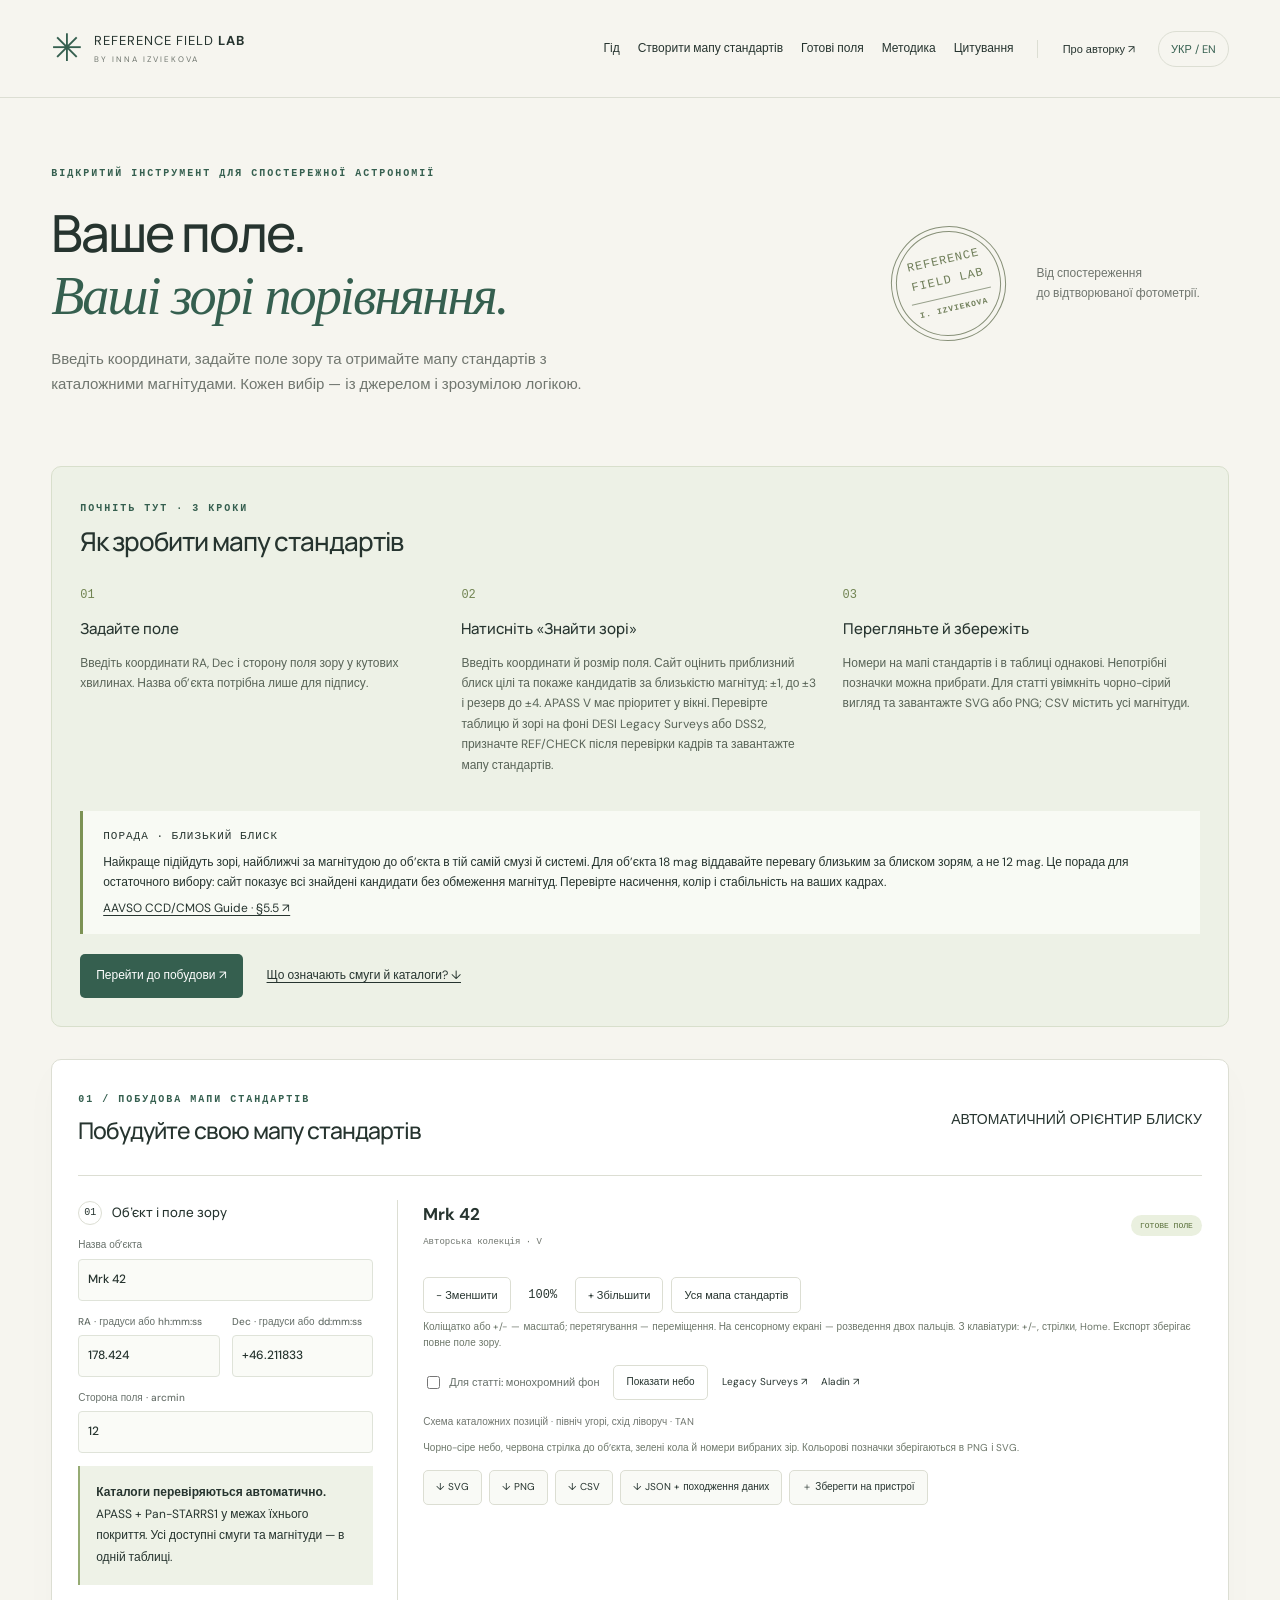
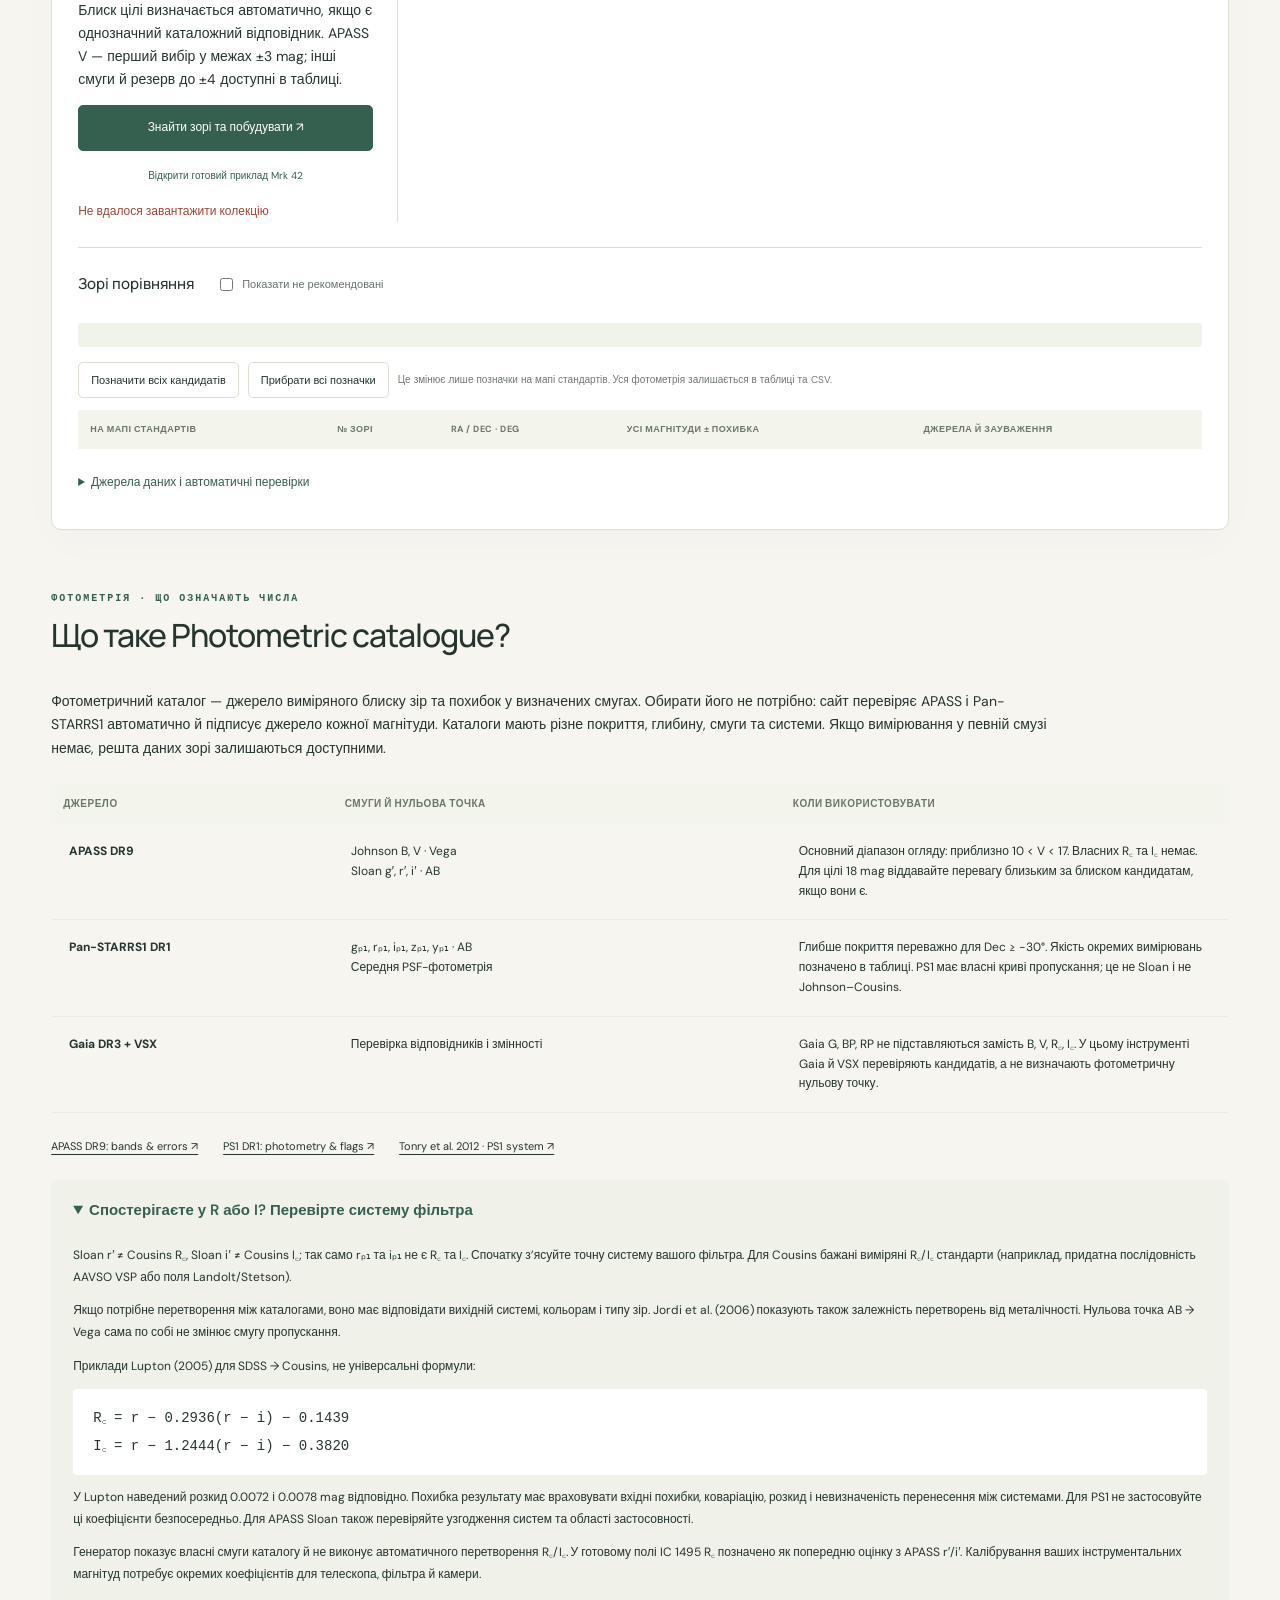
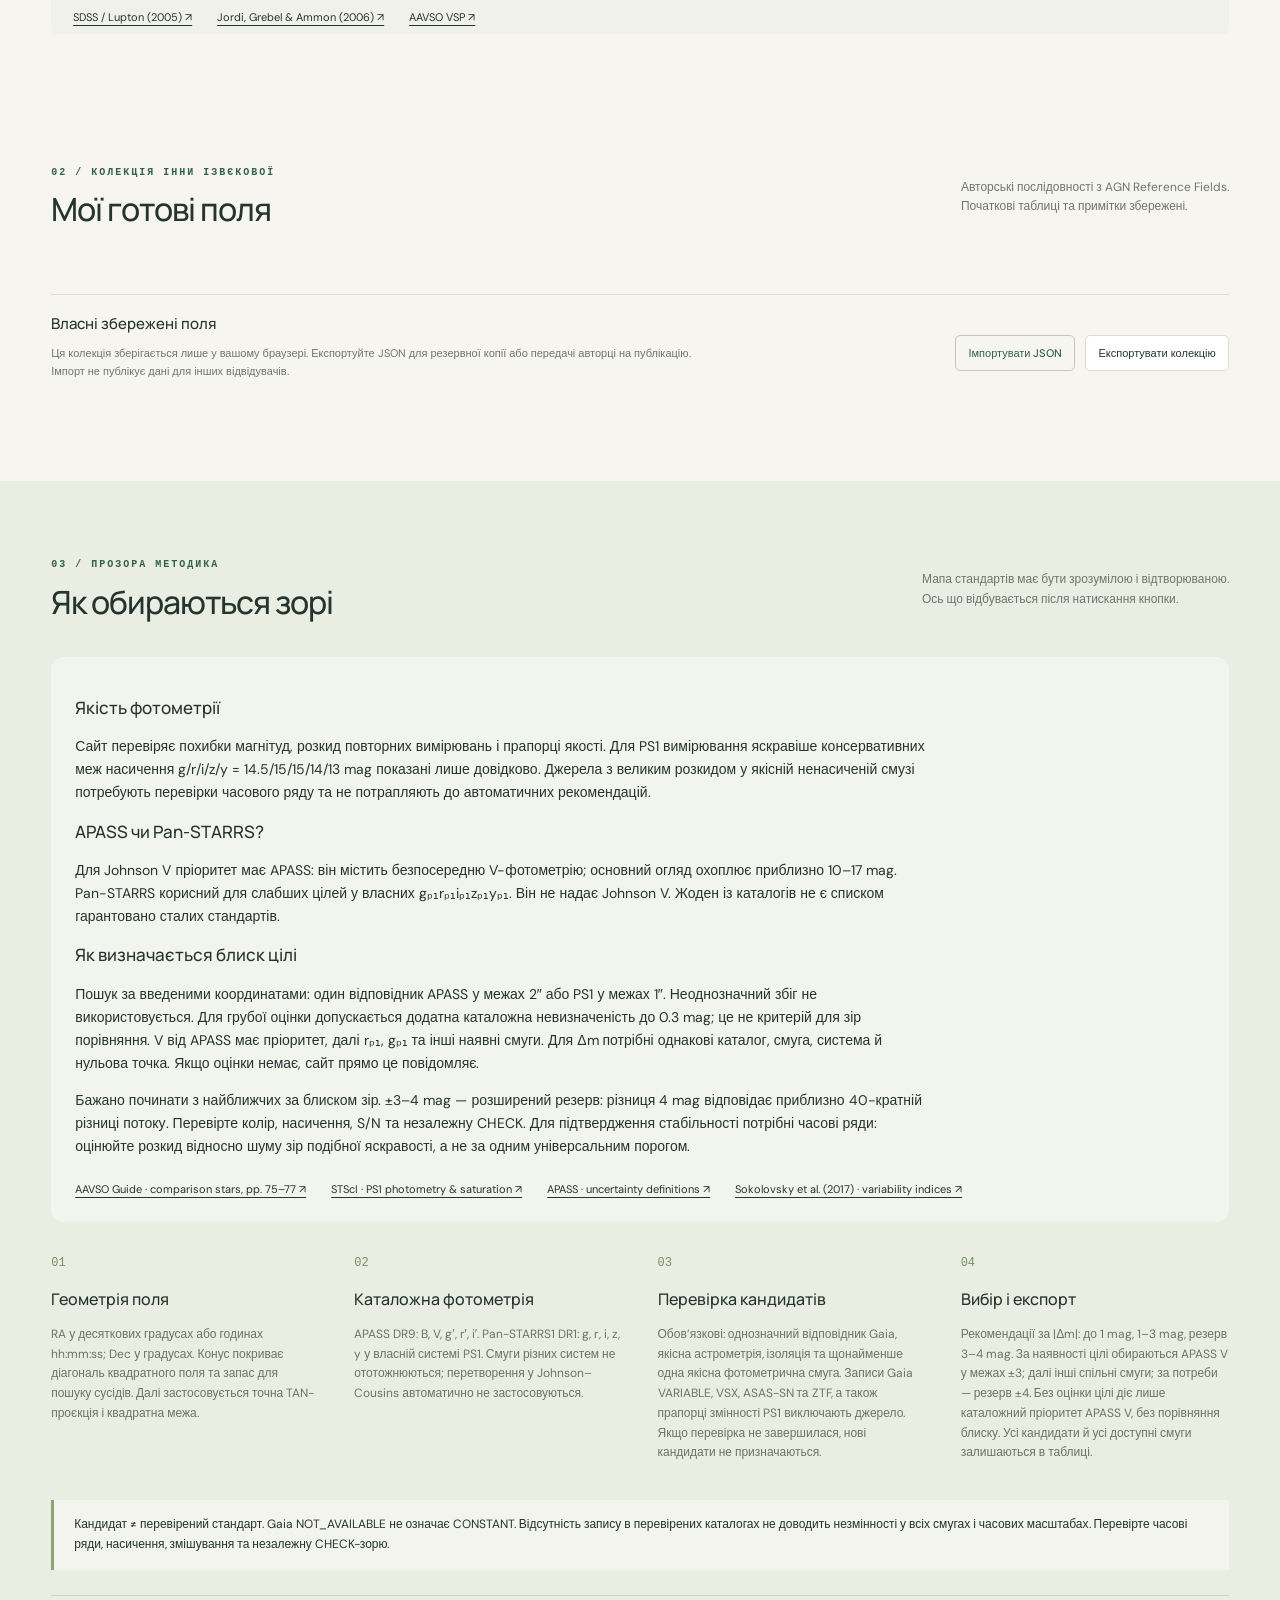
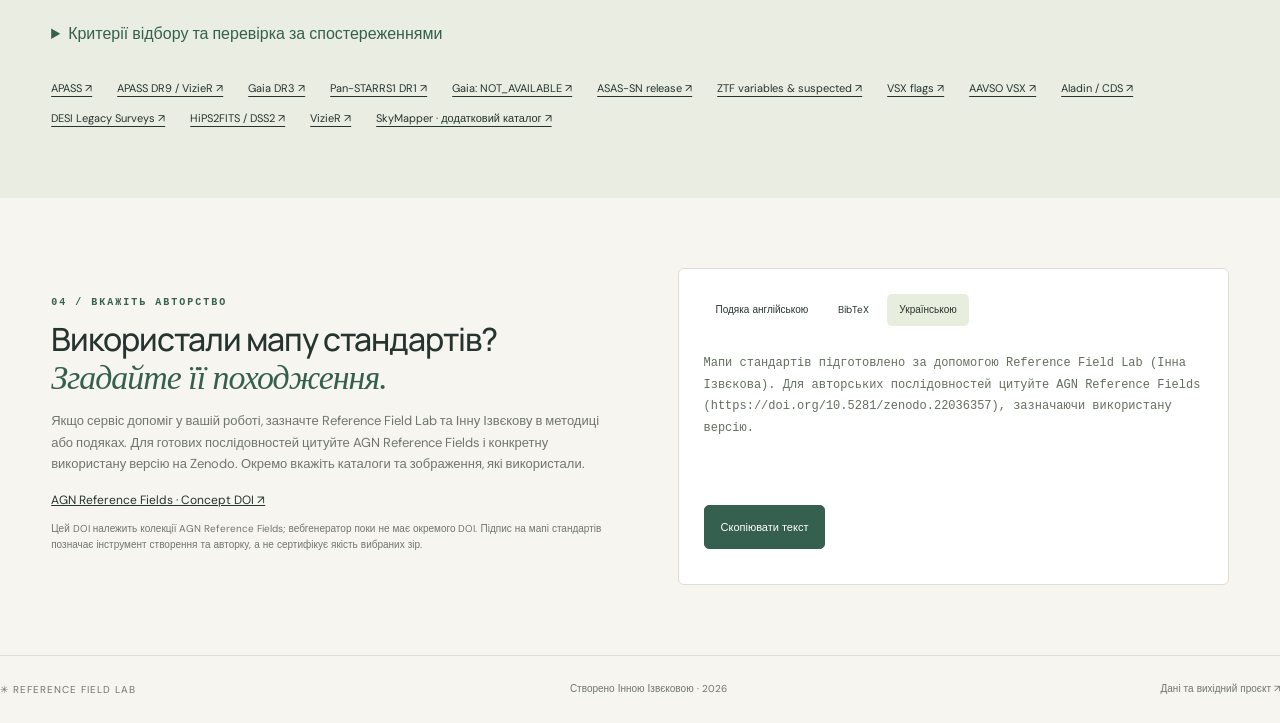
==== en/index.html @ 5bbf3806 "Add English search landing page" ====
<!doctype html>
<html lang="en"><head><meta charset="utf-8"><meta name="viewport" content="width=device-width,initial-scale=1"><title>Astronomy Comparison Stars &amp; Finding Charts — Reference Field Lab</title><meta name="description" content="Free tool for selecting comparison stars and creating astronomy finding charts using APASS, Pan-STARRS1, Gaia and variable-star catalogue checks."><meta name="robots" content="index,follow,max-image-preview:large"><link rel="stylesheet" href="../style.css"><link rel="canonical" href="https://izviekova-blip.github.io/agn-reference-fields/en/"><link rel="alternate" hreflang="uk" href="https://izviekova-blip.github.io/agn-reference-fields/uk/"><link rel="alternate" hreflang="en" href="https://izviekova-blip.github.io/agn-reference-fields/en/"><link rel="alternate" hreflang="x-default" href="https://izviekova-blip.github.io/agn-reference-fields/en/"><meta property="og:type" content="website"><meta property="og:site_name" content="Reference Field Lab"><meta property="og:title" content="Astronomy Comparison Stars &amp; Finding Charts — Reference Field Lab"><meta property="og:description" content="Select comparison stars and create finding charts with APASS, Pan-STARRS1, Gaia and variability checks."><meta property="og:url" content="https://izviekova-blip.github.io/agn-reference-fields/en/"><meta name="twitter:card" content="summary"><meta name="twitter:title" content="Astronomy Comparison Stars &amp; Finding Charts — Reference Field Lab"><meta name="twitter:description" content="Free tool for selecting comparison stars and creating astronomy finding charts."><script type="application/ld+json">{"@context":"https://schema.org","@type":"WebApplication","name":"Reference Field Lab","url":"https://izviekova-blip.github.io/agn-reference-fields/en/","applicationCategory":"ScienceApplication","operatingSystem":"Web","inLanguage":["en","uk"],"isAccessibleForFree":true,"description":"A tool for selecting comparison stars and creating finding charts for astronomical photometry.","author":{"@type":"Person","name":"Inna Izviekova","url":"https://izviekova-blip.github.io/"}}</script><script>try{const p=location.pathname;localStorage.setItem('referenceFieldLab.language',p.endsWith('/en/')?'en':'uk')}catch{}</script></head>
<body><header><a class="brand" href="#"><span class="logo">✳</span><span>REFERENCE FIELD <b>LAB</b><small>BY INNA IZVIEKOVA</small></span></a><nav aria-label="Navigation"><a data-uk="Гід" data-en="Guide" href="#guide">Guide</a><a href="#builder">Create a finding chart</a><a href="#collection">Curated fields</a><a href="#method">Methodology</a><a href="#citation">Citation</a></nav><a class="profile-link" href="https://izviekova-blip.github.io/">About the author ↗</a><button id="language" type="button" aria-label="Switch to English">УКР / EN</button></header><main><section class="intro"><div><p class="eyebrow">AN OPEN TOOL FOR OBSERVATIONAL ASTRONOMY</p><h1>Your field.<br><em>Your comparison stars.</em></h1><p>Enter coordinates and a field of view to create a finding chart with catalogue magnitudes. Every selection comes with its source and a transparent method.</p></div><aside><span class="stamp">REFERENCE<br>FIELD LAB<br><b>I. IZVIEKOVA</b></span><p>From observation<br>to reproducible photometry.</p></aside></section>
<section id="guide" class="quick-guide"><span data-uk="ПОЧНІТЬ ТУТ · 3 КРОКИ" data-en="START HERE · 3 STEPS" class="eyebrow">START HERE · 3 STEPS</span><h2 data-uk="Як зробити мапу стандартів" data-en="How to make a finding chart">How to make a finding chart</h2><div class="guide-grid"><article><b>01</b><h3 data-uk="Задайте поле" data-en="Set the field">Set the field</h3><p data-uk="Введіть координати RA, Dec і сторону поля зору у кутових хвилинах. Назва об’єкта потрібна лише для підпису." data-en="Enter RA, Dec and the field width in arcminutes. The target name is used only as a label.">Enter RA, Dec and the field width in arcminutes. The target name is used only as a label.</p></article><article><b>02</b><h3 data-uk="Натисніть «Знайти зорі»" data-en="Select “Find stars”">Select “Find stars”</h3><p data-uk="Введіть координати й розмір поля. Сайт оцінить приблизний блиск цілі та покаже кандидатів за близькістю магнітуд: ±1, до ±3 і резерв до ±4. APASS V має пріоритет у вікні. Перевірте таблицю й зорі на фоні DESI Legacy Surveys або DSS2, призначте REF/CHECK після перевірки кадрів та завантажте мапу стандартів." data-en="Enter coordinates and field width. The site estimates target brightness and groups candidates by magnitude difference: ±1, up to ±3, and a reserve up to ±4. APASS V has priority within the window. Inspect the table and the DESI Legacy Surveys or DSS2 image, assign REF/CHECK after image validation, then download the finding chart.">Enter coordinates and field width. The site estimates target brightness and groups candidates by magnitude difference: ±1, up to ±3, and a reserve up to ±4. APASS V has priority within the window. Inspect the table and the DESI Legacy Surveys or DSS2 image, assign REF/CHECK after image validation, then download the finding chart.</p></article><article><b>03</b><h3 data-uk="Перегляньте й збережіть" data-en="Review and save">Review and save</h3><p data-uk="Номери на мапі стандартів і в таблиці однакові. Непотрібні позначки можна прибрати. Для статті увімкніть чорно-сірий вигляд та завантажте SVG або PNG; CSV містить усі магнітуди." data-en="Numbers on the finding chart match the table. You can remove unwanted markers. For a paper, enable monochrome and download SVG or PNG; the CSV contains all magnitudes.">Numbers on the finding chart match the table. You can remove unwanted markers. For a paper, enable monochrome and download SVG or PNG; the CSV contains all magnitudes.</p></article></div><div class="guide-tip"><strong data-uk="ПОРАДА · БЛИЗЬКИЙ БЛИСК" data-en="TIP · SIMILAR BRIGHTNESS">TIP · SIMILAR BRIGHTNESS</strong><p data-uk="Найкраще підійдуть зорі, найближчі за магнітудою до об’єкта в тій самій смузі й системі. Для об’єкта 18 mag віддавайте перевагу близьким за блиском зорям, а не 12 mag. Це порада для остаточного вибору: сайт показує всі знайдені кандидати без обмеження магнітуд. Перевірте насичення, колір і стабільність на ваших кадрах." data-en="Prefer stars closest in magnitude to your target in the same band and system. For an 18 mag target, prefer similarly bright stars over 12 mag stars. This guides your final choice: the site shows all candidates found without magnitude limits. Check saturation, colour and stability in your images.">Prefer stars closest in magnitude to your target in the same band and system. For an 18 mag target, prefer similarly bright stars over 12 mag stars. This guides your final choice: the site shows all candidates found without magnitude limits. Check saturation, colour and stability in your images.</p><a href="https://aavso.org/wp-content/uploads/2026/07/CCD-CMOS-English.pdf" target="_blank" rel="noopener">AAVSO CCD/CMOS Guide · §5.5 ↗</a></div><div class="guide-bottom"><a data-uk="Перейти до побудови ↗" data-en="Go to the builder ↗" href="#builder" class="primary">Go to the builder ↗</a><a data-uk="Що означають смуги й каталоги? ↓" data-en="What do passbands and catalogues mean? ↓" href="#systems">What do passbands and catalogues mean? ↓</a></div></section>
<section id="builder" class="workspace"><div class="workspace-top"><div><span class="eyebrow">01 / FIELD BUILDER</span><h2>Build your finding chart</h2></div><span data-uk="АВТОМАТИЧНИЙ ОРІЄНТИР БЛИСКУ" data-en="AUTOMATIC BRIGHTNESS GUIDE">AUTOMATIC BRIGHTNESS GUIDE</span></div><div class="builder"><form id="form"><div class="step"><span>01</span><h3>Target and field of view</h3></div><label>Target name<input id="object" value="Mrk 42" maxlength="80" required></label><div class="pair"><label>RA · degrees or hh:mm:ss<input id="ra" value="178.424" required></label><label>Dec · degrees or dd:mm:ss<input id="dec" value="+46.211833" required></label></div><label>Field width · arcmin<input id="fov" type="number" min="1" max="40" step="0.1" value="12" required></label><div data-uk="&lt;strong&gt;Каталоги перевіряються автоматично.&lt;/strong&gt;&lt;br&gt;APASS + Pan-STARRS1 у межах їхнього покриття. Усі доступні смуги та магнітуди — в одній таблиці." data-en="&lt;strong&gt;Catalogues are checked automatically.&lt;/strong&gt;&lt;br&gt;APASS + Pan-STARRS1 within their coverage. All available passbands and magnitudes in one table." class="catalog-help">&lt;strong&gt;Catalogues are checked automatically.&lt;/strong&gt;&lt;br&gt;APASS + Pan-STARRS1 within their coverage. All available passbands and magnitudes in one table.</div><p data-uk="Блиск цілі визначається автоматично, якщо є однозначний каталожний відповідник. APASS V — перший вибір у межах ±3 mag; інші смуги й резерв до ±4 доступні в таблиці." data-en="Target brightness is estimated automatically when a unique catalogue counterpart is available. APASS V is the first choice within ±3 mag; other bands and a reserve up to ±4 remain in the table.">Target brightness is estimated automatically when a unique catalogue counterpart is available. APASS V is the first choice within ±3 mag; other bands and a reserve up to ±4 remain in the table.</p><button class="primary" id="generate" type="submit">Find stars &amp; build finding chart ↗</button><button type="button" class="subtle" id="example">Open curated example: Mrk 42</button><div id="status" role="status" aria-live="polite"></div><div id="targetEstimate" class="target-estimate" data-no-translate hidden></div></form><div class="chart-panel"><div class="chart-bar"><div><strong id="chartTitle">Mrk 42</strong><span id="chartMeta" data-no-translate>Авторська колекція · V</span></div><span class="status-dot" id="modeBadge">CURATED FIELD</span></div><div id="chart" tabindex="0" aria-describedby="zoomHelp" class="chart" aria-label="Interactive star finding chart"></div><div class="zoom-toolbar"><button id="zoomOut" type="button" data-uk="− Зменшити" data-en="− Zoom out">− Zoom out</button><output id="zoomLevel" aria-live="polite" data-no-translate>100%</output><button id="zoomIn" type="button" data-uk="+ Збільшити" data-en="+ Zoom in">+ Zoom in</button><button id="zoomReset" type="button" data-uk="Уся мапа стандартів" data-en="Fit finding chart">Fit finding chart</button></div><p id="zoomHelp" class="inline-help" data-uk="Коліщатко або +/− — масштаб; перетягування — переміщення. На сенсорному екрані — розведення двох пальців. З клавіатури: +/−, стрілки, Home. Експорт зберігає повне поле зору." data-en="Wheel or +/− to zoom; drag to pan. On touchscreens, pinch with two fingers. Keyboard: +/−, arrows, Home. Exports retain the full field of view.">Wheel or +/− to zoom; drag to pan. On touchscreens, pinch with two fingers. Keyboard: +/−, arrows, Home. Exports retain the full field of view.</p><div class="chart-options"><label class="check"><input id="white" type="checkbox"><span data-uk="Для статті: монохромний фон" data-en="For a paper: monochrome sky">For a paper: monochrome sky</span></label><button id="background" type="button">Показати небо</button><a id="originalChart" target="_blank" rel="noopener" hidden>Original finding chart ↗</a><a id="legacyViewer" target="_blank" rel="noopener">Legacy Surveys ↗</a><a id="aladin" target="_blank" rel="noopener">Aladin ↗</a></div><div id="paperExport" class="paper-export" hidden><strong data-uk="Зберегти мапу стандартів для статті" data-en="Save a finding chart for your paper">Save a finding chart for your paper</strong><p data-uk="Оберіть зорі прапорцями в таблиці нижче. На зображенні будуть позначені лише вибрані зорі та об’єкт дослідження; інші зорі неба залишаться без позначок." data-en="Select stars using the checkboxes in the table below. Only your selected stars and the target will be marked; other stars in the sky image will remain unmarked.">Select stars using the checkboxes in the table below. Only your selected stars and the target will be marked; other stars in the sky image will remain unmarked.</p><p id="paperSelection" role="status" data-no-translate></p><div class="paper-actions"><button id="paperPNG" class="primary" type="button" data-uk="↓ Зберегти PNG для статті" data-en="↓ Save paper PNG">↓ Save paper PNG</button><button id="paperSVG" type="button" data-uk="↓ Зберегти SVG для статті" data-en="↓ Save paper SVG">↓ Save paper SVG</button></div><small data-uk="PNG: 3000 × 3316 px. SVG: масштабовані позначки. Експорт охоплює повне поле зору й зберігає номери зір із таблиці." data-en="PNG: 3000 × 3316 px. SVG: scalable annotations. Exports show the full field of view and preserve the star IDs from the table.">PNG: 3000 × 3316 px. SVG: scalable annotations. Exports show the full field of view and preserve the star IDs from the table.</small></div><p id="skyStatus" role="status" class="sky-status" data-no-translate></p><p id="chartNote" class="chart-note">Catalogue position finding chart · north up, east left · TAN</p><p data-uk="Чорно-сіре небо, червона стрілка до об’єкта, зелені кола й номери вибраних зір. Кольорові позначки зберігаються в PNG і SVG." data-en="Monochrome sky, a red arrow pointing to the target, and green circles and IDs for selected stars. PNG and SVG preserve the coloured annotations." class="inline-help">Monochrome sky, a red arrow pointing to the target, and green circles and IDs for selected stars. PNG and SVG preserve the coloured annotations.</p><div class="exports"><button id="svg">↓ SVG</button><button id="png">↓ PNG</button><button id="csv">↓ CSV</button><button id="json">↓ JSON + provenance</button><button id="save">＋ Save on this device</button></div></div></div><div class="results"><div class="results-head"><h3 id="resultTitle" data-no-translate>Зорі порівняння</h3><label class="check"><input id="showRejected" type="checkbox"> <span data-uk="Показати не рекомендовані" data-en="Show not recommended">Show not recommended</span></label><span id="count" data-no-translate></span></div><p id="resultNote"></p><p id="sampleSummary" class="sample-summary" data-no-translate></p><div id="selectionAdvice" class="selection-advice" data-no-translate></div><div class="selection-tools"><button id="selectAll" type="button" data-uk="Позначити всіх кандидатів" data-en="Mark all candidates">Mark all candidates</button><button id="clearAll" type="button" data-uk="Прибрати всі позначки" data-en="Clear all markers">Clear all markers</button><span data-uk="Це змінює лише позначки на мапі стандартів. Уся фотометрія залишається в таблиці та CSV." data-en="This changes only the finding chart markers. All photometry stays in the table and CSV.">This changes only the finding chart markers. All photometry stays in the table and CSV.</span></div><div class="table-scroll"><table><thead><tr><th data-uk="На мапі стандартів" data-en="On finding chart">On finding chart</th><th data-uk="№ зорі" data-en="Star no.">Star no.</th><th>RA / Dec · deg</th><th data-uk="Усі магнітуди ± похибка" data-en="All magnitudes ± uncertainty">All magnitudes ± uncertainty</th><th data-uk="Джерела й зауваження" data-en="Sources and notes">Sources and notes</th></tr></thead><tbody id="rows" data-no-translate></tbody></table></div><details class="audit"><summary data-uk="Джерела даних і автоматичні перевірки" data-en="Data sources and automatic checks">Data sources and automatic checks</summary><pre id="audit"></pre></details></div></section>
<section id="systems" class="systems"><div class="section-heading"><div><span data-uk="ФОТОМЕТРІЯ · ЩО ОЗНАЧАЮТЬ ЧИСЛА" data-en="PHOTOMETRY · WHAT THE NUMBERS MEAN" class="eyebrow">PHOTOMETRY · WHAT THE NUMBERS MEAN</span><h2 data-uk="Що таке Photometric catalogue?" data-en="What is a photometric catalogue?">What is a photometric catalogue?</h2></div></div><p data-uk="Фотометричний каталог — джерело виміряного блиску зір та похибок у визначених смугах. Обирати його не потрібно: сайт перевіряє APASS і Pan-STARRS1 автоматично й підписує джерело кожної магнітуди. Каталоги мають різне покриття, глибину, смуги та системи. Якщо вимірювання у певній смузі немає, решта даних зорі залишаються доступними." data-en="A photometric catalogue supplies measured stellar brightnesses and uncertainties in defined passbands. You do not need to choose one: the site checks APASS and Pan-STARRS1 automatically and labels every magnitude with its source. Catalogues differ in coverage, depth, passbands and systems. A missing measurement in one band does not hide the other measurements of that star.">A photometric catalogue supplies measured stellar brightnesses and uncertainties in defined passbands. You do not need to choose one: the site checks APASS and Pan-STARRS1 automatically and labels every magnitude with its source. Catalogues differ in coverage, depth, passbands and systems. A missing measurement in one band does not hide the other measurements of that star.</p><div class="table-scroll system-table"><table><thead><tr><th data-uk="Джерело" data-en="Source">Source</th><th data-uk="Смуги й нульова точка" data-en="Passbands and zero point">Passbands and zero point</th><th data-uk="Коли використовувати" data-en="When to use it">When to use it</th></tr></thead><tbody><tr><td><strong>APASS DR9</strong></td><td data-uk="Johnson B, V · Vega&lt;br&gt;Sloan g′, r′, i′ · AB" data-en="Johnson B, V · Vega&lt;br&gt;Sloan g′, r′, i′ · AB">Johnson B, V · Vega&lt;br&gt;Sloan g′, r′, i′ · AB</td><td data-uk="Основний діапазон огляду: приблизно 10 &amp;lt; V &amp;lt; 17. Власних R꜀ та I꜀ немає. Для цілі 18 mag віддавайте перевагу близьким за блиском кандидатам, якщо вони є." data-en="Main survey range: approximately 10 &amp;lt; V &amp;lt; 17. No native R꜀ or I꜀. For an 18 mag target, prefer similarly bright candidates where available.">Main survey range: approximately 10 &amp;lt; V &amp;lt; 17. No native R꜀ or I꜀. For an 18 mag target, prefer similarly bright candidates where available.</td></tr><tr><td><strong>Pan-STARRS1 DR1</strong></td><td data-uk="gₚ₁, rₚ₁, iₚ₁, zₚ₁, yₚ₁ · AB&lt;br&gt;Середня PSF-фотометрія" data-en="gₚ₁, rₚ₁, iₚ₁, zₚ₁, yₚ₁ · AB&lt;br&gt;Mean PSF photometry">gₚ₁, rₚ₁, iₚ₁, zₚ₁, yₚ₁ · AB&lt;br&gt;Mean PSF photometry</td><td data-uk="Глибше покриття переважно для Dec ≥ −30°. Якість окремих вимірювань позначено в таблиці. PS1 має власні криві пропускання; це не Sloan і не Johnson–Cousins." data-en="Deeper coverage, mainly at Dec ≥ −30°. Measurement quality is noted in the table. PS1 has its own passbands; it is neither Sloan nor Johnson–Cousins.">Deeper coverage, mainly at Dec ≥ −30°. Measurement quality is noted in the table. PS1 has its own passbands; it is neither Sloan nor Johnson–Cousins.</td></tr><tr><td><strong>Gaia DR3 + VSX</strong></td><td data-uk="Перевірка відповідників і змінності" data-en="Cross-match and variability screening">Cross-match and variability screening</td><td data-uk="Gaia G, BP, RP не підставляються замість B, V, R꜀, I꜀. У цьому інструменті Gaia й VSX перевіряють кандидатів, а не визначають фотометричну нульову точку." data-en="Gaia G, BP and RP are not substituted for B, V, R꜀ or I꜀. Here Gaia and VSX screen candidates; they do not set the photometric zero point.">Gaia G, BP and RP are not substituted for B, V, R꜀ or I꜀. Here Gaia and VSX screen candidates; they do not set the photometric zero point.</td></tr></tbody></table></div><div class="source-links"><a href="https://cdsarc.cds.unistra.fr/viz-bin/ReadMe/II/336?format=html">APASS DR9: bands &amp; errors ↗</a><a href="https://cdsarc.cds.unistra.fr/viz-bin/ReadMe/II/349?format=html">PS1 DR1: photometry &amp; flags ↗</a><a href="https://arxiv.org/abs/1203.0297">Tonry et al. 2012 · PS1 system ↗</a></div><details class="transform-guide" open><summary data-uk="Спостерігаєте у R або I? Перевірте систему фільтра" data-en="Observing in R or I? Check the filter system">Observing in R or I? Check the filter system</summary><p data-uk="Sloan r′ ≠ Cousins R꜀, Sloan i′ ≠ Cousins I꜀; так само rₚ₁ та iₚ₁ не є R꜀ та I꜀. Спочатку з’ясуйте точну систему вашого фільтра. Для Cousins бажані виміряні R꜀/I꜀ стандарти (наприклад, придатна послідовність AAVSO VSP або поля Landolt/Stetson)." data-en="Sloan r′ ≠ Cousins R꜀ and Sloan i′ ≠ Cousins I꜀; PS1 rₚ₁ and iₚ₁ are also different. Establish your filter’s exact system first. For Cousins, prefer measured R꜀/I꜀ standards, such as a suitable AAVSO VSP sequence or Landolt/Stetson fields.">Sloan r′ ≠ Cousins R꜀ and Sloan i′ ≠ Cousins I꜀; PS1 rₚ₁ and iₚ₁ are also different. Establish your filter’s exact system first. For Cousins, prefer measured R꜀/I꜀ standards, such as a suitable AAVSO VSP sequence or Landolt/Stetson fields.</p><p data-uk="Якщо потрібне перетворення між каталогами, воно має відповідати вихідній системі, кольорам і типу зір. Jordi et al. (2006) показують також залежність перетворень від металічності. Нульова точка AB → Vega сама по собі не змінює смугу пропускання." data-en="A catalogue transformation must match the input system, stellar colours and stellar type. Jordi et al. (2006) also show metallicity dependence. Changing an AB zero point to Vega alone does not change the passband.">A catalogue transformation must match the input system, stellar colours and stellar type. Jordi et al. (2006) also show metallicity dependence. Changing an AB zero point to Vega alone does not change the passband.</p><p data-uk="Приклади Lupton (2005) для SDSS → Cousins, не універсальні формули:" data-en="Lupton (2005) examples for SDSS → Cousins, not universal conversions:">Lupton (2005) examples for SDSS → Cousins, not universal conversions:</p><div class="equations">R꜀ = r − 0.2936(r − i) − 0.1439<br>I꜀ = r − 1.2444(r − i) − 0.3820</div><p data-uk="У Lupton наведений розкид 0.0072 і 0.0078 mag відповідно. Похибка результату має враховувати вхідні похибки, коваріацію, розкид і невизначеність перенесення між системами. Для PS1 не застосовуйте ці коефіцієнти безпосередньо. Для APASS Sloan також перевіряйте узгодження систем та області застосовності." data-en="Lupton reports scatters of 0.0072 and 0.0078 mag, respectively. Result uncertainties must account for input errors, covariance, fit scatter and system-transfer uncertainty. Do not apply these coefficients directly to PS1. For APASS Sloan, verify system consistency and applicability too.">Lupton reports scatters of 0.0072 and 0.0078 mag, respectively. Result uncertainties must account for input errors, covariance, fit scatter and system-transfer uncertainty. Do not apply these coefficients directly to PS1. For APASS Sloan, verify system consistency and applicability too.</p><p data-uk="Генератор показує власні смуги каталогу й не виконує автоматичного перетворення R꜀/I꜀. У готовому полі IC 1495 R꜀ позначено як попередню оцінку з APASS r′/i′. Калібрування ваших інструментальних магнітуд потребує окремих коефіцієнтів для телескопа, фільтра й камери." data-en="The generator displays native catalogue bands and does not automatically transform to R꜀/I꜀. In the curated IC 1495 field, R꜀ is labelled as a provisional estimate from APASS r′/i′. Calibrating your instrumental magnitudes needs separate coefficients for the telescope, filter and camera.">The generator displays native catalogue bands and does not automatically transform to R꜀/I꜀. In the curated IC 1495 field, R꜀ is labelled as a provisional estimate from APASS r′/i′. Calibrating your instrumental magnitudes needs separate coefficients for the telescope, filter and camera.</p><div class="source-links"><a href="https://www.sdss3.org/dr8/algorithms/sdssUBVRITransform.php">SDSS / Lupton (2005) ↗</a><a href="https://doi.org/10.1051/0004-6361:20066082">Jordi, Grebel &amp; Ammon (2006) ↗</a><a href="https://apps.aavso.org/vsp/">AAVSO VSP ↗</a></div></details></section>
<section id="collection"><div class="section-heading"><div><span class="eyebrow">02 / CURATED BY INNA IZVIEKOVA</span><h2>My curated fields</h2></div><p>Curated sequences from AGN Reference Fields.<br>Original tables and notes are preserved.</p></div><div id="fieldCards" class="field-cards"></div><div class="local"><div><h3>Your saved fields</h3><p>This collection is stored only in your browser. Export JSON for a backup or send it to the author for publication. Importing does not publish data for other visitors.</p></div><div class="local-actions"><label class="file-button">Import JSON<input id="import" type="file" accept=".json,application/json" hidden></label><button id="exportCollection">Export collection</button></div><div id="localCards" class="field-cards"></div></div></section>
<section id="method" class="method"><div class="section-heading"><div><span class="eyebrow">03 / TRANSPARENT BY DESIGN</span><h2>How stars are selected</h2></div><p>A finding chart should be understandable and reproducible.<br>Here is what happens when you build a finding chart.</p></div><div class="science-explanation"><h3 data-uk="Якість фотометрії" data-en="Photometric quality">Photometric quality</h3><p data-uk="Сайт перевіряє похибки магнітуд, розкид повторних вимірювань і прапорці якості. Для PS1 вимірювання яскравіше консервативних меж насичення g/r/i/z/y = 14.5/15/15/14/13 mag показані лише довідково. Джерела з великим розкидом у якісній ненасиченій смузі потребують перевірки часового ряду та не потрапляють до автоматичних рекомендацій." data-en="The site checks magnitude uncertainties, scatter across repeated measurements and quality flags. PS1 measurements brighter than the conservative saturation limits g/r/i/z/y = 14.5/15/15/14/13 mag are shown for reference only. Sources with large scatter in a usable unsaturated band require time-series review and are excluded from automatic recommendations.">The site checks magnitude uncertainties, scatter across repeated measurements and quality flags. PS1 measurements brighter than the conservative saturation limits g/r/i/z/y = 14.5/15/15/14/13 mag are shown for reference only. Sources with large scatter in a usable unsaturated band require time-series review and are excluded from automatic recommendations.</p><h3 data-uk="APASS чи Pan-STARRS?" data-en="APASS or Pan-STARRS?">APASS or Pan-STARRS?</h3><p data-uk="Для Johnson V пріоритет має APASS: він містить безпосередню V-фотометрію; основний огляд охоплює приблизно 10–17 mag. Pan-STARRS корисний для слабших цілей у власних gₚ₁rₚ₁iₚ₁zₚ₁yₚ₁. Він не надає Johnson V. Жоден із каталогів не є списком гарантовано сталих стандартів." data-en="APASS has priority for Johnson V because it measures V directly; its main survey covers roughly 10–17 mag. Pan-STARRS is useful for fainter targets in its native gₚ₁rₚ₁iₚ₁zₚ₁yₚ₁ bands. It does not supply Johnson V. Neither catalogue is a list of guaranteed constant standards.">APASS has priority for Johnson V because it measures V directly; its main survey covers roughly 10–17 mag. Pan-STARRS is useful for fainter targets in its native gₚ₁rₚ₁iₚ₁zₚ₁yₚ₁ bands. It does not supply Johnson V. Neither catalogue is a list of guaranteed constant standards.</p><h3 data-uk="Як визначається блиск цілі" data-en="How target brightness is estimated">How target brightness is estimated</h3><p data-uk="Пошук за введеними координатами: один відповідник APASS у межах 2″ або PS1 у межах 1″. Неоднозначний збіг не використовується. Для грубої оцінки допускається додатна каталожна невизначеність до 0.3 mag; це не критерій для зір порівняння. V від APASS має пріоритет, далі rₚ₁, gₚ₁ та інші наявні смуги. Для Δm потрібні однакові каталог, смуга, система й нульова точка. Якщо оцінки немає, сайт прямо це повідомляє." data-en="Match the supplied coordinates to one APASS counterpart within 2″ or one PS1 counterpart within 1″; ambiguous associations are not used. A positive catalogue uncertainty up to 0.3 mag is allowed for a rough target estimate, not for comparison stars. APASS V is preferred, followed by rₚ₁, gₚ₁ and other available bands. Δm requires matching catalogue, band, system and zero point. Missing estimates are reported explicitly.">Match the supplied coordinates to one APASS counterpart within 2″ or one PS1 counterpart within 1″; ambiguous associations are not used. A positive catalogue uncertainty up to 0.3 mag is allowed for a rough target estimate, not for comparison stars. APASS V is preferred, followed by rₚ₁, gₚ₁ and other available bands. Δm requires matching catalogue, band, system and zero point. Missing estimates are reported explicitly.</p><p data-uk="Бажано починати з найближчих за блиском зір. ±3–4 mag — розширений резерв: різниця 4 mag відповідає приблизно 40-кратній різниці потоку. Перевірте колір, насичення, S/N та незалежну CHECK. Для підтвердження стабільності потрібні часові ряди: оцінюйте розкид відносно шуму зір подібної яскравості, а не за одним універсальним порогом." data-en="Start with the closest brightness matches. ±3–4 mag is a broad reserve: 4 mag corresponds to about a factor of 40 in flux. Check colour, saturation, S/N and an independent CHECK. Validating stability requires time series: assess scatter against the noise of stars of similar brightness, with a magnitude-dependent noise model.">Start with the closest brightness matches. ±3–4 mag is a broad reserve: 4 mag corresponds to about a factor of 40 in flux. Check colour, saturation, S/N and an independent CHECK. Validating stability requires time series: assess scatter against the noise of stars of similar brightness, with a magnitude-dependent noise model.</p><div class="source-links"><a href="https://aavso.org/wp-content/uploads/2026/07/CCD-CMOS-English.pdf">AAVSO Guide · comparison stars, pp. 75–77 ↗</a><a href="https://outerspace.stsci.edu/spaces/PANSTARRS/pages/298812205/PS1+FAQ+-+Frequently+asked+questions">STScI · PS1 photometry &amp; saturation ↗</a><a href="https://cdsarc.cds.unistra.fr/viz-bin/ReadMe/II/336?format=html">APASS · uncertainty definitions ↗</a><a href="https://academic.oup.com/mnras/article/464/1/274/2194634">Sokolovsky et al. (2017) · variability indices ↗</a></div></div><div class="method-grid"><article><b>01</b><h3>Field geometry</h3><p>RA accepts decimal degrees or hh:mm:ss; Dec is in degrees. A cone covers the square field diagonal plus a margin for neighbour searches. An exact TAN projection and square boundary are then applied.</p></article><article><b>02</b><h3>Catalogue photometry</h3><p>APASS DR9 provides B, V, g′, r′ and i′. Pan-STARRS1 DR1 provides g, r, i, z and y in the native PS1 system. Bands from different systems remain distinct; Johnson–Cousins transformations are not applied automatically.</p></article><article><b>03</b><h3>Candidate screening</h3><p data-uk="Обов’язкові: однозначний відповідник Gaia, якісна астрометрія, ізоляція та щонайменше одна якісна фотометрична смуга. Записи Gaia VARIABLE, VSX, ASAS-SN та ZTF, а також прапорці змінності PS1 виключають джерело. Якщо перевірка не завершилася, нові кандидати не призначаються." data-en="Required: an unambiguous Gaia counterpart, astrometric quality, isolation and at least one eligible photometric band. Gaia VARIABLE, VSX, ASAS-SN and ZTF associations, and PS1 variability flags exclude the source. Incomplete checks never produce new candidates.">Required: an unambiguous Gaia counterpart, astrometric quality, isolation and at least one eligible photometric band. Gaia VARIABLE, VSX, ASAS-SN and ZTF associations, and PS1 variability flags exclude the source. Incomplete checks never produce new candidates.</p></article><article><b>04</b><h3>Selection and export</h3><p data-uk="Рекомендації за |Δm|: до 1 mag, 1–3 mag, резерв 3–4 mag. За наявності цілі обираються APASS V у межах ±3; далі інші спільні смуги; за потреби — резерв ±4. Без оцінки цілі діє лише каталожний пріоритет APASS V, без порівняння блиску. Усі кандидати й усі доступні смуги залишаються в таблиці." data-en="Brightness tiers: |Δm| ≤ 1, 1–3, and a 3–4 mag reserve. With a target estimate, initial markers use APASS V within ±3, then other common bands, then the ±4 reserve if needed. Without an estimate, only APASS V catalogue priority applies. All candidates and all available bands remain in the table.">Brightness tiers: |Δm| ≤ 1, 1–3, and a 3–4 mag reserve. With a target estimate, initial markers use APASS V within ±3, then other common bands, then the ±4 reserve if needed. Without an estimate, only APASS V catalogue priority applies. All candidates and all available bands remain in the table.</p></article></div><div class="science-note" data-uk="Кандидат ≠ перевірений стандарт. Gaia NOT_AVAILABLE не означає CONSTANT. Відсутність запису в перевірених каталогах не доводить незмінності у всіх смугах і часових масштабах. Перевірте часові ряди, насичення, змішування та незалежну CHECK-зорю." data-en="A candidate is not a validated standard. Gaia NOT_AVAILABLE does not mean CONSTANT. No association in the queried catalogues does not establish constancy in every band or on every timescale. Validate time series, saturation, blending and an independent CHECK star.">A candidate is not a validated standard. Gaia NOT_AVAILABLE does not mean CONSTANT. No association in the queried catalogues does not establish constancy in every band or on every timescale. Validate time series, saturation, blending and an independent CHECK star.</div><details class="method-review"><summary data-uk="Критерії відбору та перевірка за спостереженнями" data-en="Selection criteria and observational validation">Selection criteria and observational validation</summary><p data-uk="Автоматичний відбір поєднує перевірки астрометрії, ізоляції, фотометрії та каталожних ознак змінності. Нижче наведено пороги відбору та перевірки, які слід виконати за власними спостереженнями." data-en="Automatic screening combines astrometric, isolation, photometric and catalogue variability checks. The criteria below describe the selection thresholds and the checks to perform using your observations.">Automatic screening combines astrometric, isolation, photometric and catalogue variability checks. The criteria below describe the selection thresholds and the checks to perform using your observations.</p><p data-uk="Фотометрія: хоча б одна смуга проходить поріг 0 &lt; невизначеність ≤ 0.05 mag. Для APASS це розкид спостережень за прапорця 0, не похибка середнього; потрібні ≥ 2 ночей. Для PS1 потрібні ≥ 3 вимірювань, прийнятні прапорці й доступний розкид ≤ 0.05 mag. Великий розкид у якісній ненасиченій смузі PS1 відправляє весь об’єкт на перевірку часового ряду. Це консервативний поріг інструмента, не доказ змінності чи сталості." data-en="At least one band must pass 0 &lt; uncertainty ≤ 0.05 mag. For APASS with flag 0 this is the scatter of observations, not the error of the mean; ≥ 2 observed nights are required. PS1 requires ≥ 3 measurements, acceptable flags and an available scatter ≤ 0.05 mag. Large scatter in a usable unsaturated PS1 band holds the entire object for time-series review. This is a conservative tool threshold, not evidence of variability or constancy.">At least one band must pass 0 &lt; uncertainty ≤ 0.05 mag. For APASS with flag 0 this is the scatter of observations, not the error of the mean; ≥ 2 observed nights are required. PS1 requires ≥ 3 measurements, acceptable flags and an available scatter ≤ 0.05 mag. Large scatter in a usable unsaturated PS1 band holds the entire object for time-series review. This is a conservative tool threshold, not evidence of variability or constancy.</p><p data-uk="Змінність: Gaia DR3, VSX (включає відомі та підозрювані змінні), ASAS-SN II/366/catv2021 і підтверджені та підозрювані ZTF Chen et al. (2020). Радіус зіставлення списків змінності — 3″. Усі асоціації VSX відхиляються консервативно; V=2 означає окрему ручну перевірку, а не підтверджену змінність. Це конкретні випуски з обмеженим покриттям, не всі наявні каталоги. Дата запиту, таблиці й результати зберігаються в JSON." data-en="Variability: Gaia DR3, VSX (known and suspected variables), ASAS-SN II/366/catv2021, and confirmed and suspected ZTF sources from Chen et al. (2020). Variable-list matching radius: 3″. All VSX associations are conservatively excluded; V=2 requires manual review and does not assert confirmed variability. These are specific releases with limited coverage, not every existing catalogue. Query dates, tables and results are retained in JSON.">Variability: Gaia DR3, VSX (known and suspected variables), ASAS-SN II/366/catv2021, and confirmed and suspected ZTF sources from Chen et al. (2020). Variable-list matching radius: 3″. All VSX associations are conservatively excluded; V=2 requires manual review and does not assert confirmed variability. These are specific releases with limited coverage, not every existing catalogue. Query dates, tables and results are retained in JSON.</p><ul><li data-uk="Автоматично: однозначне зіставлення Gaia в межах 1″; RUWE &lt; 1.4; π/σπ ≥ 3 або значущість власного руху ≥ 3; Dup = 0; IPD multiple peaks ≤ 2%; Gaia-сусіди не ближче 10″; ціль виключена в межах 10″. Власний рух &gt; 50 mas/yr потребує ручного епохового зіставлення і не допускається в автоматичний результат. Це консервативні робочі пороги, а не доказ сталості." data-en="Automatic: unique Gaia association within 1″; RUWE &lt; 1.4; parallax S/N ≥ 3 or proper-motion significance ≥ 3; Dup = 0; IPD multiple peaks ≤ 2%; no Gaia neighbour within 10″; target exclusion within 10″. Proper motion &gt; 50 mas/yr requires manual epoch matching and is excluded automatically. These are conservative working thresholds, not evidence of constancy.">Automatic: unique Gaia association within 1″; RUWE &lt; 1.4; parallax S/N ≥ 3 or proper-motion significance ≥ 3; Dup = 0; IPD multiple peaks ≤ 2%; no Gaia neighbour within 10″; target exclusion within 10″. Proper motion &gt; 50 mas/yr requires manual epoch matching and is excluded automatically. These are conservative working thresholds, not evidence of constancy.</li><li data-uk="За кадрами: насичення й лінійність, S/N, сусіди в апертурі та кільці фону, залежність від seeing і положення на детекторі; сталість CHECK та leave-one-out перевірки зір REF. CHECK не включайте в ансамбль REF." data-en="From images: saturation and linearity, S/N, neighbours in the aperture and sky annulus, seeing and detector-position effects; CHECK stability and leave-one-out tests of REF stars. Keep CHECK outside the REF ensemble.">From images: saturation and linearity, S/N, neighbours in the aperture and sky annulus, seeing and detector-position effects; CHECK stability and leave-one-out tests of REF stars. Keep CHECK outside the REF ensemble.</li><li data-uk="Межі методу: власні рухи між епохами не переносяться; радіус зіставлення треба перевіряти. RUWE характеризує астрометричний розв’язок, а не сталість блиску. Відсутність у VSX або прапорця Gaia VARIABLE не доводить незмінності." data-en="Limits: proper motions are not propagated between epochs; verify cross-match radii. RUWE describes the astrometric solution, not brightness stability. Absence from VSX or a Gaia VARIABLE flag does not establish non-variability.">Limits: proper motions are not propagated between epochs; verify cross-match radii. RUWE describes the astrometric solution, not brightness stability. Absence from VSX or a Gaia VARIABLE flag does not establish non-variability.</li><li data-uk="Для AGN: зорі калібрують потік, але не усувають змінну домішку галактики через seeing. Використовуйте узгоджені апертури, контроль PSF/фону та окремо перевіряйте вплив галактики-господаря." data-en="For AGN: comparison stars calibrate flux but do not remove seeing-dependent host-galaxy contamination. Use consistent apertures, control the PSF/background and assess the host contribution separately.">For AGN: comparison stars calibrate flux but do not remove seeing-dependent host-galaxy contamination. Use consistent apertures, control the PSF/background and assess the host contribution separately.</li></ul><p data-uk="Для CHECK особливо важлива близькість до блиску цілі; REF може бути дещо яскравішою за умови лінійності й достатнього S/N. Порівняння розсіяння кривих різної яскравості потребує моделі фотометричного шуму — однакове розсіяння не можна припускати." data-en="CHECK should closely match the target brightness; REF may be somewhat brighter if it remains linear and has adequate S/N. Comparing light-curve scatter at different brightnesses requires a photometric-noise model; equal noise cannot simply be assumed.">CHECK should closely match the target brightness; REF may be somewhat brighter if it remains linear and has adequate S/N. Comparing light-curve scatter at different brightnesses requires a photometric-noise model; equal noise cannot simply be assumed.</p><div class="source-links"><a href="https://academic.oup.com/mnras/article/498/2/3013/5896463">AGN microvariability: simulated-image tests (2020) ↗</a><a href="https://arxiv.org/abs/0709.2533">Nilsson et al. (2007): host &amp; seeing ↗</a><a href="https://aavso.org/wp-content/uploads/2026/07/CCD-CMOS-English.pdf">AAVSO Guide · §§5.5, 6, 7 ↗</a><a href="https://cdsarc.cds.unistra.fr/viz-bin/ReadMe/I/355?format=html">Gaia DR3: flags &amp; epochs ↗</a></div></details><div class="source-links"><a href="https://www.aavso.org/apass">APASS ↗</a><a href="https://cdsarc.cds.unistra.fr/viz-bin/cat/II/336">APASS DR9 / VizieR ↗</a><a href="https://cdsarc.cds.unistra.fr/viz-bin/cat/I/355">Gaia DR3 ↗</a><a href="https://cdsarc.cds.unistra.fr/viz-bin/cat/II/349">Pan-STARRS1 DR1 ↗</a><a href="https://gea.esac.esa.int/archive/documentation/GDR3/Data_analysis/chap_cu7var/sec_cu7var_intro/ssec_cu7var_dataproducts.html">Gaia: NOT_AVAILABLE ↗</a><a href="https://cdsarc.cds.unistra.fr/viz-bin/ReadMe/II/366?format=html&amp;tex=true">ASAS-SN release ↗</a><a href="https://cdsarc.cds.unistra.fr/viz-bin/ReadMe/J/ApJS/249/18?format=html&amp;tex=true">ZTF variables &amp; suspected ↗</a><a href="https://cdsarc.cds.unistra.fr/viz-bin/ReadMe/B/vsx?format=html&amp;tex=true">VSX flags ↗</a><a href="https://www.aavso.org/vsx/">AAVSO VSX ↗</a><a href="https://aladin.cds.unistra.fr/">Aladin / CDS ↗</a><a href="https://www.legacysurvey.org/dr10/description/">DESI Legacy Surveys ↗</a><a href="https://alasky.cds.unistra.fr/hips-image-services/hips2fits">HiPS2FITS / DSS2 ↗</a><a href="https://vizier.cds.unistra.fr/">VizieR ↗</a><a href="https://skymapper.anu.edu.au/">SkyMapper · additional catalogue ↗</a></div></section>
<section id="citation" class="citation"><div><span class="eyebrow">04 / GIVE CREDIT</span><h2>Used a finding chart?<br><em>Credit its origins.</em></h2><p>If this tool helped your work, credit Reference Field Lab and Inna Izviekova in your methods or acknowledgements. For curated sequences, cite AGN Reference Fields and the exact Zenodo version used. Acknowledge the catalogues and images separately.</p><a href="https://doi.org/10.5281/zenodo.22036357">AGN Reference Fields · Concept DOI ↗</a><p class="small">This DOI identifies the AGN Reference Fields collection; the web generator does not yet have a separate DOI. The finding chart credit identifies the tool and its author; it does not certify the quality of selected stars.</p></div><div class="citation-box"><div class="citation-tabs"><button class="active" data-cite="ack">Acknowledgement</button><button data-cite="bib">BibTeX</button><button data-cite="ua">Ukrainian</button></div><pre id="citationText"></pre><button class="primary" id="copyCitation">Copy text</button><p class="small" id="copyStatus" role="status"></p></div></section></main><footer><a class="brand" href="#">✳ REFERENCE FIELD LAB</a><span>Created by Inna Izviekova · 2026</span><a href="https://github.com/izviekova-blip/agn-reference-fields">Data and original project ↗</a></footer><script src="../i18n.js?v=20261028-status"></script><script src="../science.js"></script><script src="../recommendations.js"></script><script src="../viewport.js"></script><script src="../catalogue-client.js?v=20261028"></script><script src="../sky-background.js?v=20261029"></script><script src="../app.js?v=20261029"></script></body></html>
---- style.css ----
@import url('https://fonts.googleapis.com/css2?family=DM+Sans:wght@400;500;600;700&family=Manrope:wght@400;500;600;700&display=swap');:root{--bg:#f6f5ef;--ink:#26342f;--muted:#70766f;--green:#355f4f;--line:#dcded3;--accent:#b4c96f}*{box-sizing:border-box}html{scroll-behavior:smooth;scroll-padding-top:30px}body{margin:0;background:var(--bg);color:var(--ink);font:14px/1.65 'DM Sans',sans-serif}a{color:inherit;text-decoration:none}a:hover{color:#6f8439}button,input,select{font:inherit}button,.file-button{cursor:pointer}button:focus-visible,a:focus-visible,input:focus-visible,select:focus-visible{outline:3px solid #9db964;outline-offset:3px}button{background:white;color:var(--ink);border:1px solid var(--line);border-radius:5px;padding:8px 12px}button:hover{background:#e9eddf}button:disabled{opacity:.5;cursor:wait}header{display:flex;align-items:center;gap:40px;padding:24px 4%;border-bottom:1px solid var(--line);max-width:1600px;margin:auto}.brand{display:flex;gap:10px;align-items:center;font-size:13px;letter-spacing:1px;line-height:1.3}.brand small{display:block;font-size:8px;letter-spacing:2px;color:var(--muted);margin-top:4px}.logo{font-size:38px;color:var(--green)}nav{display:flex;gap:27px;margin-left:auto;font-size:12px}.profile-link{font-size:11px;border-left:1px solid var(--line);padding-left:25px}main{max-width:1440px;margin:auto}section{padding:70px 4%}.intro{display:flex;align-items:center;justify-content:space-between;padding-top:58px;padding-bottom:55px}.eyebrow{font:10px/1.6 monospace;letter-spacing:2px;color:var(--green);font-weight:700}h1,h2,h3{font-family:Manrope,sans-serif;font-weight:500;line-height:1.2}h1{font-size:clamp(35px,4vw,55px);letter-spacing:-2px;margin:20px 0}h2{font-size:32px;letter-spacing:-1px;margin:8px 0}h3{font-size:17px}em{font:italic 1.06em Georgia;color:var(--green)}.intro>div>p:last-child{max-width:570px;color:var(--muted);font-size:15px}.intro aside{display:flex;align-items:center;gap:30px;margin-right:30px}.intro aside p{font-size:12px;color:var(--muted)}.stamp{display:flex;flex-direction:column;justify-content:center;text-align:center;width:115px;height:115px;border:1px solid #879078;outline:1px solid #879078;outline-offset:-6px;border-radius:50%;font:12px/1.6 monospace;color:#6f7e59;transform:rotate(-13deg);letter-spacing:1px}.stamp b{font-size:8px;border-top:1px solid #98a18c;margin:6px 16px 0;padding-top:6px}.workspace{margin:0 4%;padding:26px;background:white;border:1px solid var(--line);border-radius:10px;box-shadow:0 12px 40px #23362605}.workspace-top{display:flex;justify-content:space-between;align-items:center;border-bottom:1px solid var(--line);padding-bottom:22px;margin-bottom:24px}.workspace-top h2{font-size:23px}.version{font:9px monospace;color:#7d8476;letter-spacing:1px}.builder{display:grid;grid-template-columns:320px 1fr;gap:25px}form{padding-right:24px;border-right:1px solid var(--line)}.step{display:flex;align-items:center;gap:10px;margin-bottom:12px}.step>span{font:10px monospace;border:1px solid var(--line);border-radius:50%;width:24px;height:24px;display:grid;place-items:center}.step h3{font-size:13px;margin:5px 0}.step:not(:first-child){margin-top:24px}label{display:block;font-size:10px;color:#68716b;font-weight:500}input:not([type=checkbox]),select{display:block;width:100%;padding:10px 9px;margin:5px 0 13px;background:#fafbf7;border:1px solid #dfe3d9;border-radius:4px;font-size:12px;color:var(--ink);min-width:0}.pair{display:grid;grid-template-columns:1fr 1fr;gap:12px}.check{display:flex;align-items:center;gap:6px;font-size:11px}.check input{accent-color:var(--green)}details{font-size:12px}summary{cursor:pointer;color:var(--green);padding:10px 0}details p{line-height:1.8}.form-note{font-size:10px;color:var(--muted);margin:18px 0}.primary{background:var(--green);color:white;border-color:var(--green);padding:12px 16px}.primary:hover{background:#274b3c;color:white}form .primary{width:100%;font-size:12px}.subtle{border:0;background:transparent;font-size:10px;width:100%;margin-top:9px;color:var(--green)}#status{font-size:11px;color:var(--green);overflow-wrap:anywhere;margin-top:10px}#status.error{color:#9c4636}.chart-panel{min-width:0}.chart-bar{display:flex;justify-content:space-between;align-items:center;margin-bottom:14px}.chart-bar strong{display:block;font-size:17px}.chart-bar span:not(.status-dot){font:9px monospace;color:var(--muted)}.status-dot{font:8px monospace;background:#eaf0df;color:#576e37;padding:6px 9px;border-radius:30px}.chart{background:#17251f;border-radius:6px;overflow:hidden;max-height:650px}.chart svg{display:block;width:100%;max-height:650px}.chart-options{display:flex;flex-wrap:wrap;align-items:center;gap:14px;margin:14px 0}.chart-options button,.chart-options a{font-size:10px}.chart-note{font-size:10px;color:var(--muted)}.exports{display:flex;flex-wrap:wrap;gap:7px}.exports button{font-size:10px;background:#f9faf6}.results{border-top:1px solid var(--line);margin-top:25px;padding-top:12px}.results-head{display:flex;align-items:center;gap:22px}.results-head h3{font-size:15px}.results-head>span{margin-left:auto;font:10px monospace;color:var(--muted)}#resultNote{font-size:11px;color:var(--muted);max-width:1000px}.table-scroll{overflow:auto;max-height:500px}table{border-collapse:collapse;width:100%;font-size:11px;text-align:left}th{background:#f3f5ed;color:#6c7568;font-size:9px;text-transform:uppercase;letter-spacing:.5px;padding:12px;position:sticky;top:0}td{padding:11px 12px;border-bottom:1px solid #ebeee5;vertical-align:top}td small{display:block;color:#848a80;font-size:9px}td select{min-width:85px;font-size:10px;padding:4px;margin:3px 0}tr.selected{background:#f4f7ec}.pill{display:inline-block;font-size:8px;border-radius:3px;padding:3px 5px;background:#ecf0e4;color:#526a3f}.pill.bad{background:#faece6;color:#a26a4e}.audit{margin-top:14px}pre{white-space:pre-wrap;overflow-wrap:anywhere;font:11px/1.8 monospace}.audit pre{max-height:280px;overflow:auto;background:#f5f7f0;padding:18px}.section-heading{display:flex;justify-content:space-between;align-items:center;margin-bottom:28px}.section-heading p{color:var(--muted);font-size:12px}.field-cards{display:grid;grid-template-columns:repeat(5,1fr);gap:14px}.field-card{background:#eeeee5;border:1px solid #e0e1d5;border-radius:6px;padding:18px;display:flex;flex-direction:column;gap:10px}.field-card h3{font-size:20px;margin:0}.field-card p{font-size:10px;margin:0;color:var(--muted)}.field-card .mini{height:90px}.field-card button{font-size:10px;margin-top:auto;background:transparent;border-color:#c7cebb}.field-card a{font-size:9px;text-decoration:underline}.local{border-top:1px solid var(--line);margin-top:30px;padding-top:20px;display:flex;flex-wrap:wrap;gap:20px;align-items:center}.local>div:first-child{flex:1;min-width:250px}.local h3{font-size:15px;margin:0}.local p{font-size:11px;color:var(--muted);max-width:650px}.local-actions{display:flex;gap:10px;align-items:center}.local-actions button,.file-button{font-size:11px}.file-button{border:1px solid #bfc9b3;border-radius:5px;padding:8px 12px;color:var(--green)}#localCards{width:100%}.method{background:#e9ede2}.method-grid{display:grid;grid-template-columns:repeat(4,1fr);gap:35px}.method-grid b{font:12px monospace;color:#7c8f62}.method-grid h3{font-size:16px}.method-grid p{font-size:12px;color:#6b7466}.science-note{font-size:12px;border-left:3px solid #91a46f;padding:15px 20px;background:#f2f4ed;margin:25px 0}.source-links{display:flex;flex-wrap:wrap;gap:12px 25px;margin-top:22px;font-size:11px;text-decoration:underline;text-underline-offset:4px}.citation{display:grid;grid-template-columns:1fr 1fr;gap:75px;align-items:center}.citation p{font-size:13px;color:var(--muted)}.citation a{font-size:12px;text-decoration:underline}.small{font-size:10px!important}.citation-box{border:1px solid var(--line);background:#fff;padding:25px;border-radius:6px}.citation-tabs{display:flex;gap:6px}.citation-tabs button{font-size:10px;border:0;background:transparent}.citation-tabs button.active{background:#e8eedd}.citation-box pre{padding:15px 0;font-size:12px;color:#636e5d;min-height:155px}.citation-box .primary{font-size:11px}footer{border-top:1px solid var(--line);max-width:1320px;margin:auto;padding:25px 0;display:flex;justify-content:space-between;align-items:center;font-size:10px;color:var(--muted)}footer .brand{font-size:10px}.selected-point{cursor:pointer} @media(max-width:1050px){.builder{grid-template-columns:270px 1fr}.field-cards{grid-template-columns:repeat(3,1fr)}.intro aside p{display:none}.method-grid{grid-template-columns:repeat(2,1fr)}nav{gap:14px}.profile-link{display:none}.citation{gap:30px}}@media(max-width:700px){header{flex-wrap:wrap;gap:20px}nav{margin:0;width:100%;justify-content:space-between;font-size:11px}.intro{padding-top:35px}.intro aside{display:none}.intro h1{font-size:37px}.builder{grid-template-columns:1fr}.workspace{padding:16px;margin:0 3%}form{border-right:0;padding-right:0;border-bottom:1px solid var(--line);padding-bottom:20px}.workspace-top{align-items:flex-start}.version{max-width:80px;font-size:8px}.workspace-top h2{font-size:20px}.field-cards{grid-template-columns:repeat(2,1fr)}.section-heading{display:block}.method-grid{grid-template-columns:1fr;gap:10px}.citation{grid-template-columns:1fr}.results-head{flex-wrap:wrap;gap:10px}.results-head>span{margin-left:0}section{padding:48px 5%}.citation-box{padding:15px}.citation-tabs{flex-wrap:wrap}.local-actions{flex-wrap:wrap}.chart-options{gap:8px}footer{flex-wrap:wrap;padding:25px 5%;gap:20px}}

.chart-options label select{display:inline-block;width:auto;margin:0 0 0 6px;padding:5px 10px}.chart-options #originalChart{font-size:10px}[hidden]{display:none!important}

#language{flex-shrink:0;white-space:nowrap;border-radius:24px;font-size:11px;padding:8px 12px;background:transparent;color:var(--green)}header{gap:23px}@media(max-width:700px){header{position:relative}#language{position:absolute;top:28px;right:5%}.brand{max-width:72%}nav{order:3}}

.quick-guide{margin:0 4% 32px;padding:28px;background:#edf1e6;border:1px solid #d8dfcc;border-radius:10px}.quick-guide h2{font-size:26px}.guide-grid{display:grid;grid-template-columns:repeat(4,1fr);gap:24px;margin:24px 0}.guide-grid article>b{font:12px monospace;color:#718452}.guide-grid h3{font-size:15px}.guide-grid p{font-size:12px;line-height:1.7;color:#596458}.guide-tip{border-left:3px solid #7c9254;padding:15px 20px;background:#f8faf4;font-size:12px}.guide-tip strong{font:10px monospace;letter-spacing:1px}.guide-tip p{margin:7px 0}.guide-tip a,.guide-bottom a:last-child{text-decoration:underline;text-underline-offset:3px}.guide-bottom{display:flex;align-items:center;gap:24px;font-size:12px;margin-top:20px}.guide-bottom .primary{border-radius:5px}.systems{padding-top:55px;padding-bottom:55px}.systems>p{max-width:1000px}.system-table{max-height:none;margin:24px 0}.system-table table{font-size:12px}.system-table td{width:35%;padding:18px;min-width:200px}.system-table td:first-child{width:22%;min-width:160px}.system-table th{font-size:10px;position:static}.transform-guide{background:#f0f1e8;border-radius:6px;padding:8px 22px;margin-top:25px}.transform-guide summary{font-size:15px;font-weight:600}.equations{font:14px/2 monospace;padding:15px 20px;background:white;border-radius:4px}.catalog-help{padding:12px;background:#eef2e7;border-left:2px solid #96ab74;font-size:11px;line-height:1.65}.inline-help{font-size:10px;color:#6d776a;margin:4px 0 14px;line-height:1.6}.method-review{margin-top:25px;border-top:1px solid #ccd4c1;padding-top:15px}.method-review summary{font-size:16px}.method-review li{margin:12px 0}.selection-advice{font-size:12px;padding:12px 16px;background:#f0f3e9;border-radius:4px;margin:15px 0}.selection-advice p{margin:4px 0}.selection-advice .caution{color:#8e4d2f}.chart-options label{max-width:100%}.chart-bar{gap:12px}.chart-bar span:not(.status-dot){line-height:1.8}.chart{background:#ececeb}nav{gap:18px}@media(max-width:900px){.guide-grid{grid-template-columns:repeat(2,1fr)}header{gap:14px}.quick-guide{padding:22px}.guide-bottom{flex-wrap:wrap}}@media(max-width:700px){.quick-guide{margin:0 3% 24px;padding:19px}.guide-grid{gap:16px}.quick-guide h2{font-size:24px}.guide-bottom{gap:14px}.system-table td{min-width:180px}.transform-guide{padding:8px 15px}.equations{font-size:11px;padding:10px}nav{gap:10px;font-size:10px}.chart-bar{align-items:flex-start}.status-dot{max-width:120px}.chart-options{gap:12px}}@media(max-width:420px){.guide-grid{grid-template-columns:1fr}.guide-grid p{margin:6px 0}.guide-grid h3{margin:7px 0}}
/* v1.2: one field, automatic catalogue search, all photometry together */
.guide-grid{grid-template-columns:repeat(3,1fr)}.builder{align-items:start}.band-values{display:flex;flex-wrap:wrap;gap:8px}.photometry-block+.photometry-block{margin-top:12px;padding-top:10px;border-top:1px solid #dce2d2}.catalog-name{display:block;font-size:11px;margin-bottom:7px;color:#355f4f}.band-value{background:#fff;border:1px solid #dfe4d7;border-radius:5px;padding:7px 10px;min-width:132px;flex:1 0 132px;max-width:190px}.band-value>b{display:inline-block;min-width:25px}.band-value .uncertainty{font-size:10px;color:#687267}.band-value small{font-size:9px}.measurement-warning{color:#925338!important;line-height:1.5}.all-photometry{min-width:320px;width:60%}.source-status{min-width:150px;max-width:230px}.source-status>a{display:block;font-size:10px;text-decoration:underline;margin-top:8px}.source-status summary,.role-picker summary{font-size:10px;padding:6px 0}.source-status .pill{margin-bottom:6px}.coordinates{white-space:nowrap;font-family:monospace;font-size:10px}.star-number{font-size:18px;font-weight:500}.table-scroll:has(#rows){max-height:680px}#rows td{padding:14px 10px}.role-picker{min-width:65px}.role-picker select{min-width:72px}.results-head #count{white-space:normal}.catalog-help{font-size:12px;padding:16px;line-height:1.8}.form-note{font-size:11px}#status{font-size:12px}.guide-tip strong{font-size:11px}@media(max-width:700px){.guide-grid{grid-template-columns:1fr}.all-photometry{min-width:290px}.source-status{min-width:150px}.builder{gap:20px}}
.selection-tools{display:flex;flex-wrap:wrap;align-items:center;gap:9px;margin:12px 0}.selection-tools button{font-size:11px}.selection-tools span{font-size:10px;color:var(--muted);flex:1;min-width:220px}

.zoom-toolbar{display:flex;align-items:center;gap:8px;flex-wrap:wrap;margin:12px 0 6px}.zoom-toolbar button{font-size:11px;min-height:36px}.zoom-toolbar output{font:12px monospace;min-width:48px;text-align:center}.chart{touch-action:none;user-select:none}.chart.zoomed,.chart.zoomed .selected-point{cursor:grab}.chart.dragging,.chart.dragging .selected-point{cursor:grabbing}.chart:focus-visible{outline:3px solid #9db964;outline-offset:3px}

.sample-summary{font-size:12px;color:#355f4f;background:#f2f5ec;padding:10px 14px;border-radius:4px}.sample-summary:empty{display:none}

.sky-status{font-size:12px;color:#355f4f}.sky-status:empty{display:none}.sky-status.error{color:#9c4636;background:#fff1e9;padding:10px}.group-heading th{position:static;background:#e4edd8;font-size:11px;padding:13px;color:#355f4f}
.target-estimate{margin-top:22px;padding:20px;background:#edf1e5;border-left:3px solid #718a47;border-radius:0 8px 8px 0;font-size:13px;line-height:1.65}.target-estimate[hidden]{display:none}.target-estimate h3{font-size:26px;margin:8px 0}.target-estimate p{margin:10px 0}.target-estimate ul{padding-left:17px;overflow-wrap:anywhere}.target-estimate summary{cursor:pointer;font-weight:600}.brightness-note{display:block;margin:10px 0;padding:8px 10px;background:#f0f3e9;border-radius:5px}.brightness-note b{color:#355c4c}.science-explanation{margin:28px 0;padding:24px;background:#f2f4ee;border-radius:12px}.science-explanation p{max-width:85ch}.science-explanation summary{cursor:pointer;font-weight:600}

.paper-export{margin:14px 0;padding:16px;border:1px solid #bdcba9;border-radius:6px;background:#f2f5eb}.paper-export[hidden]{display:none}.paper-export p{font-size:12px;margin:8px 0}.paper-export small{display:block;font-size:11px;margin-top:10px;color:#596458}.paper-actions{display:flex;flex-wrap:wrap;gap:10px}.paper-actions button:disabled{cursor:not-allowed}
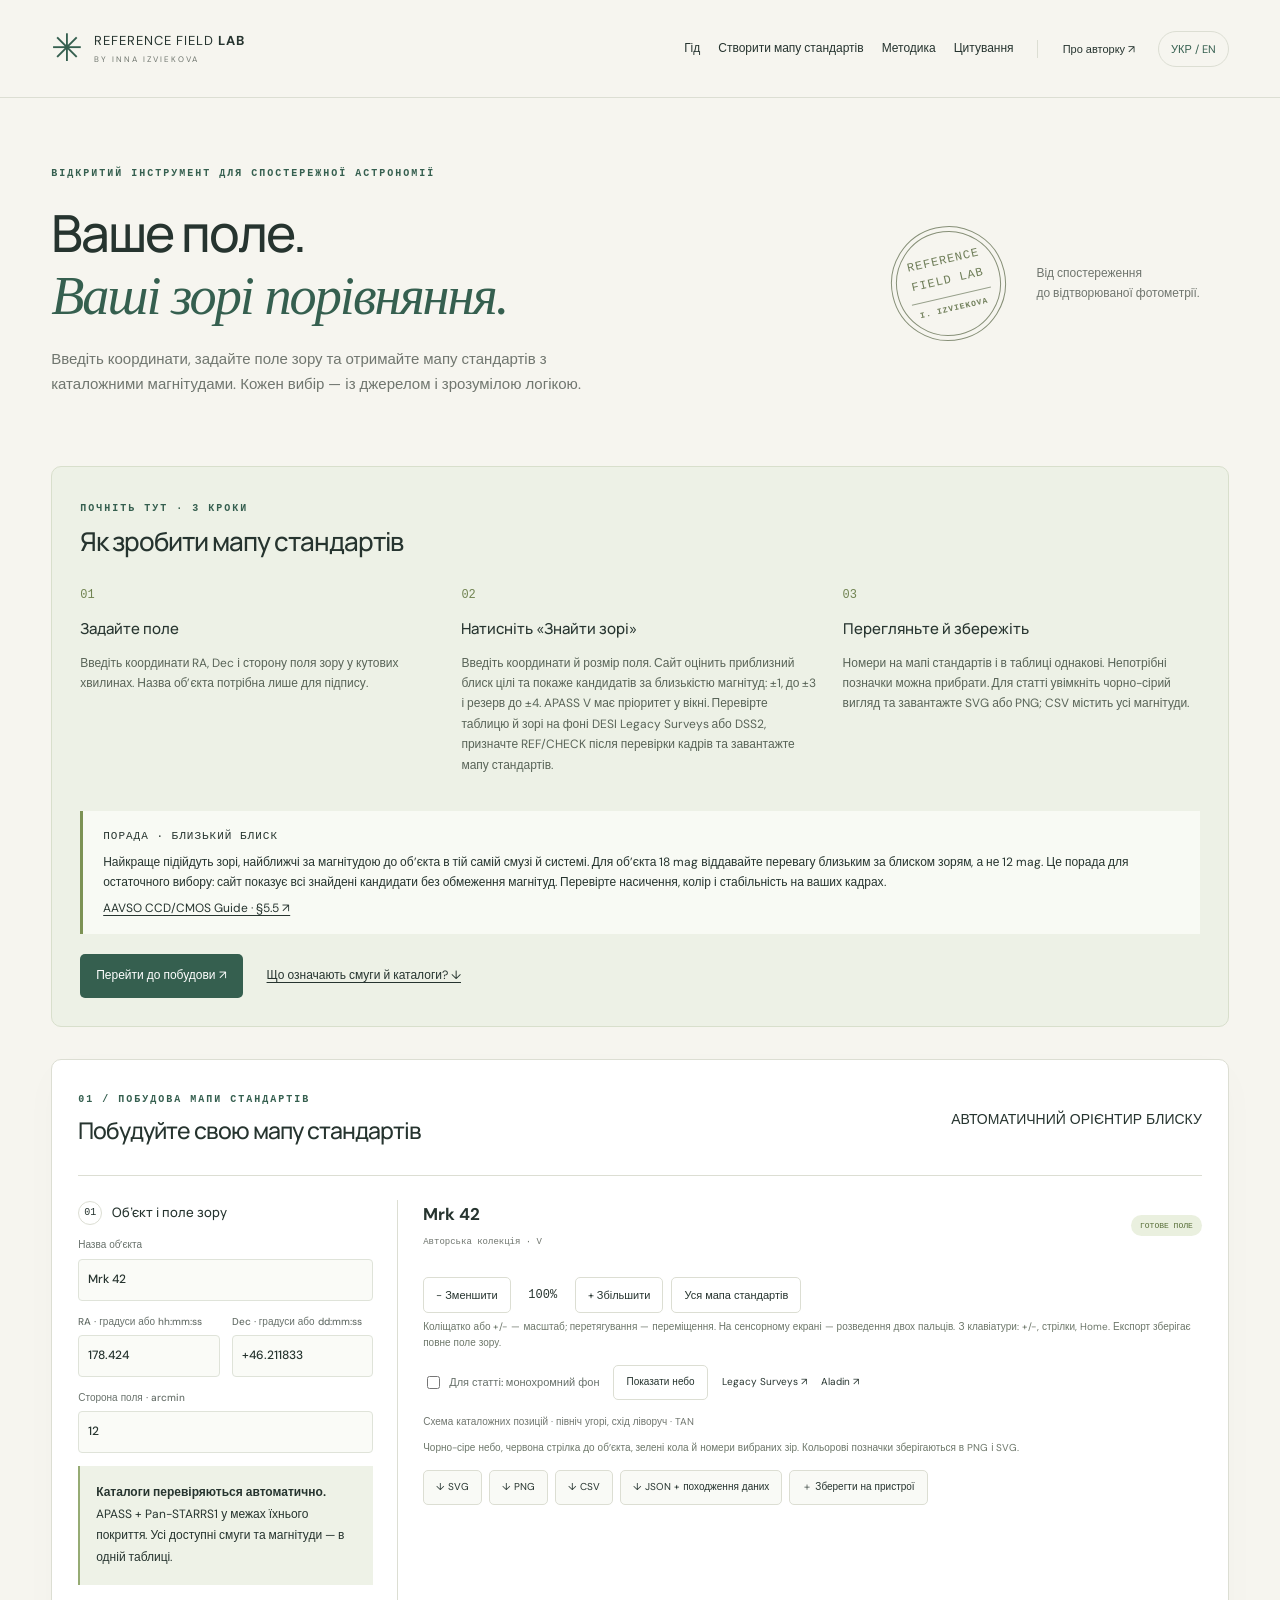
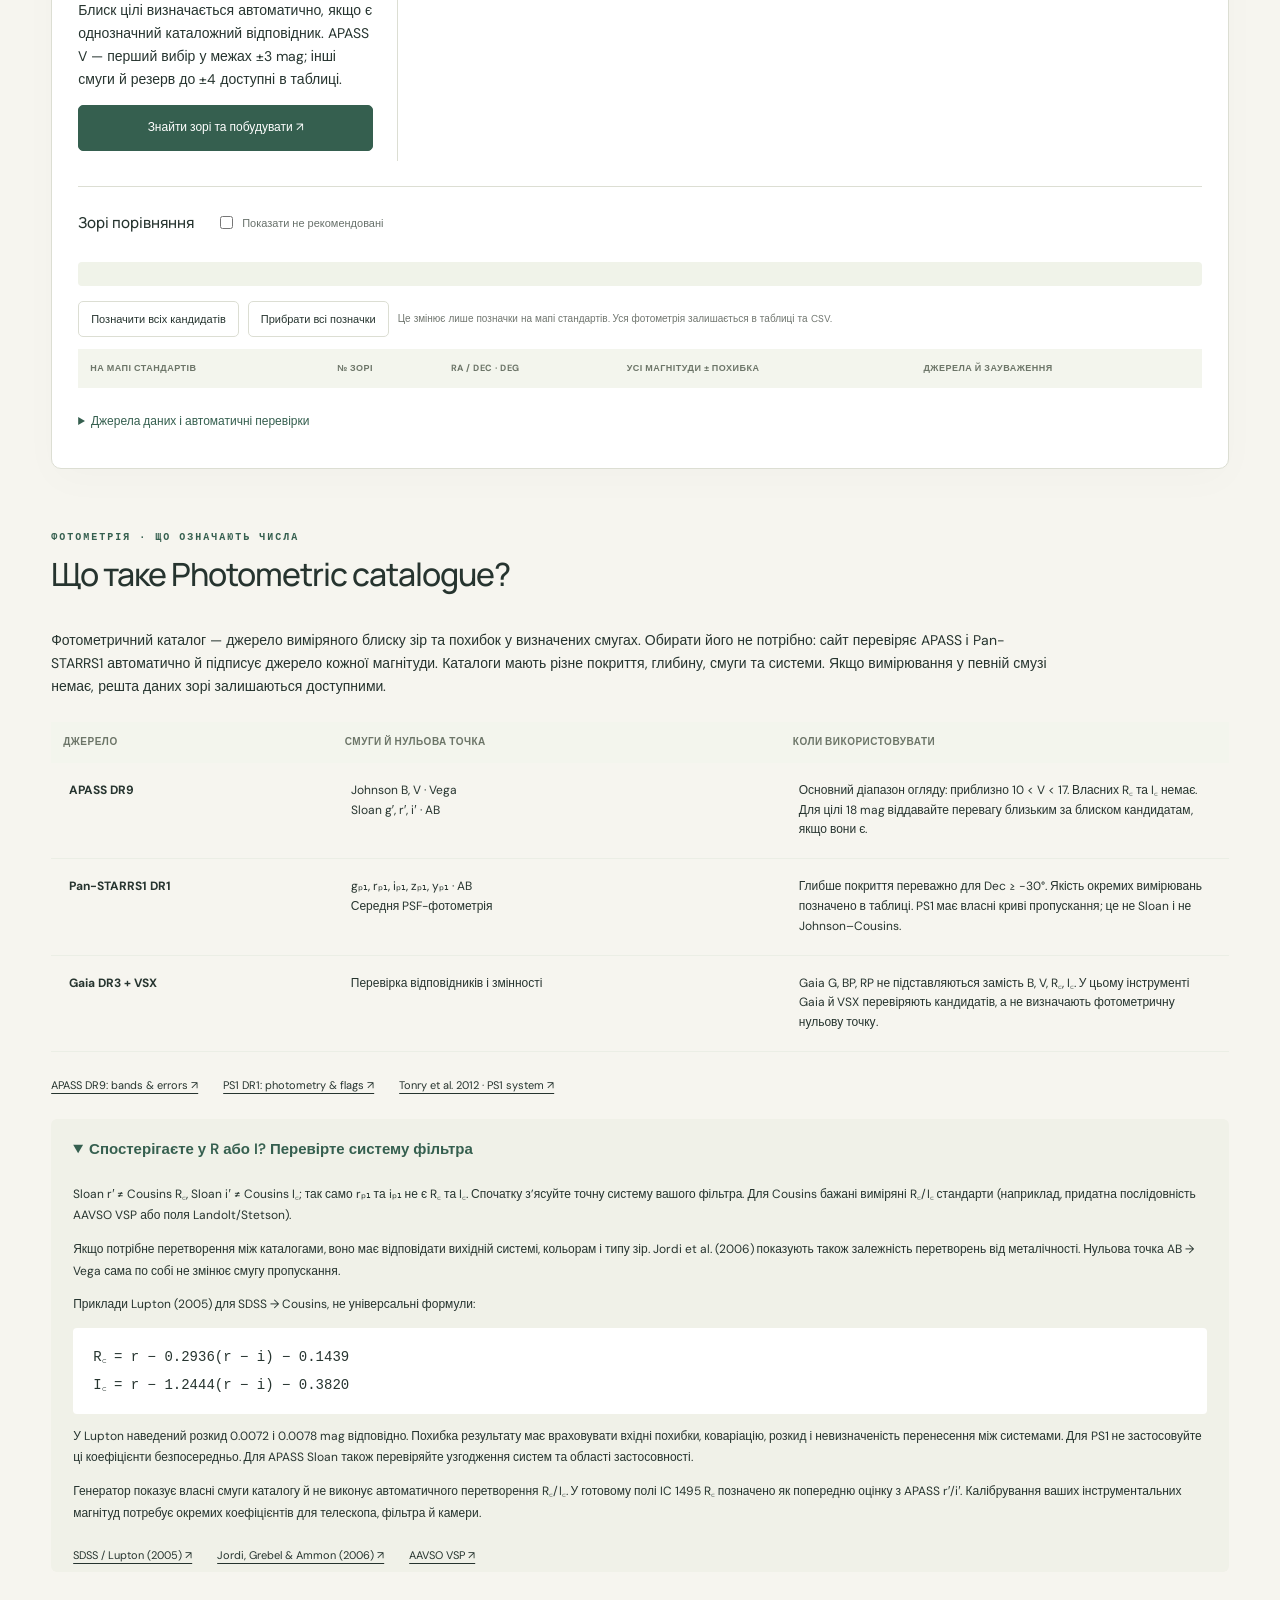
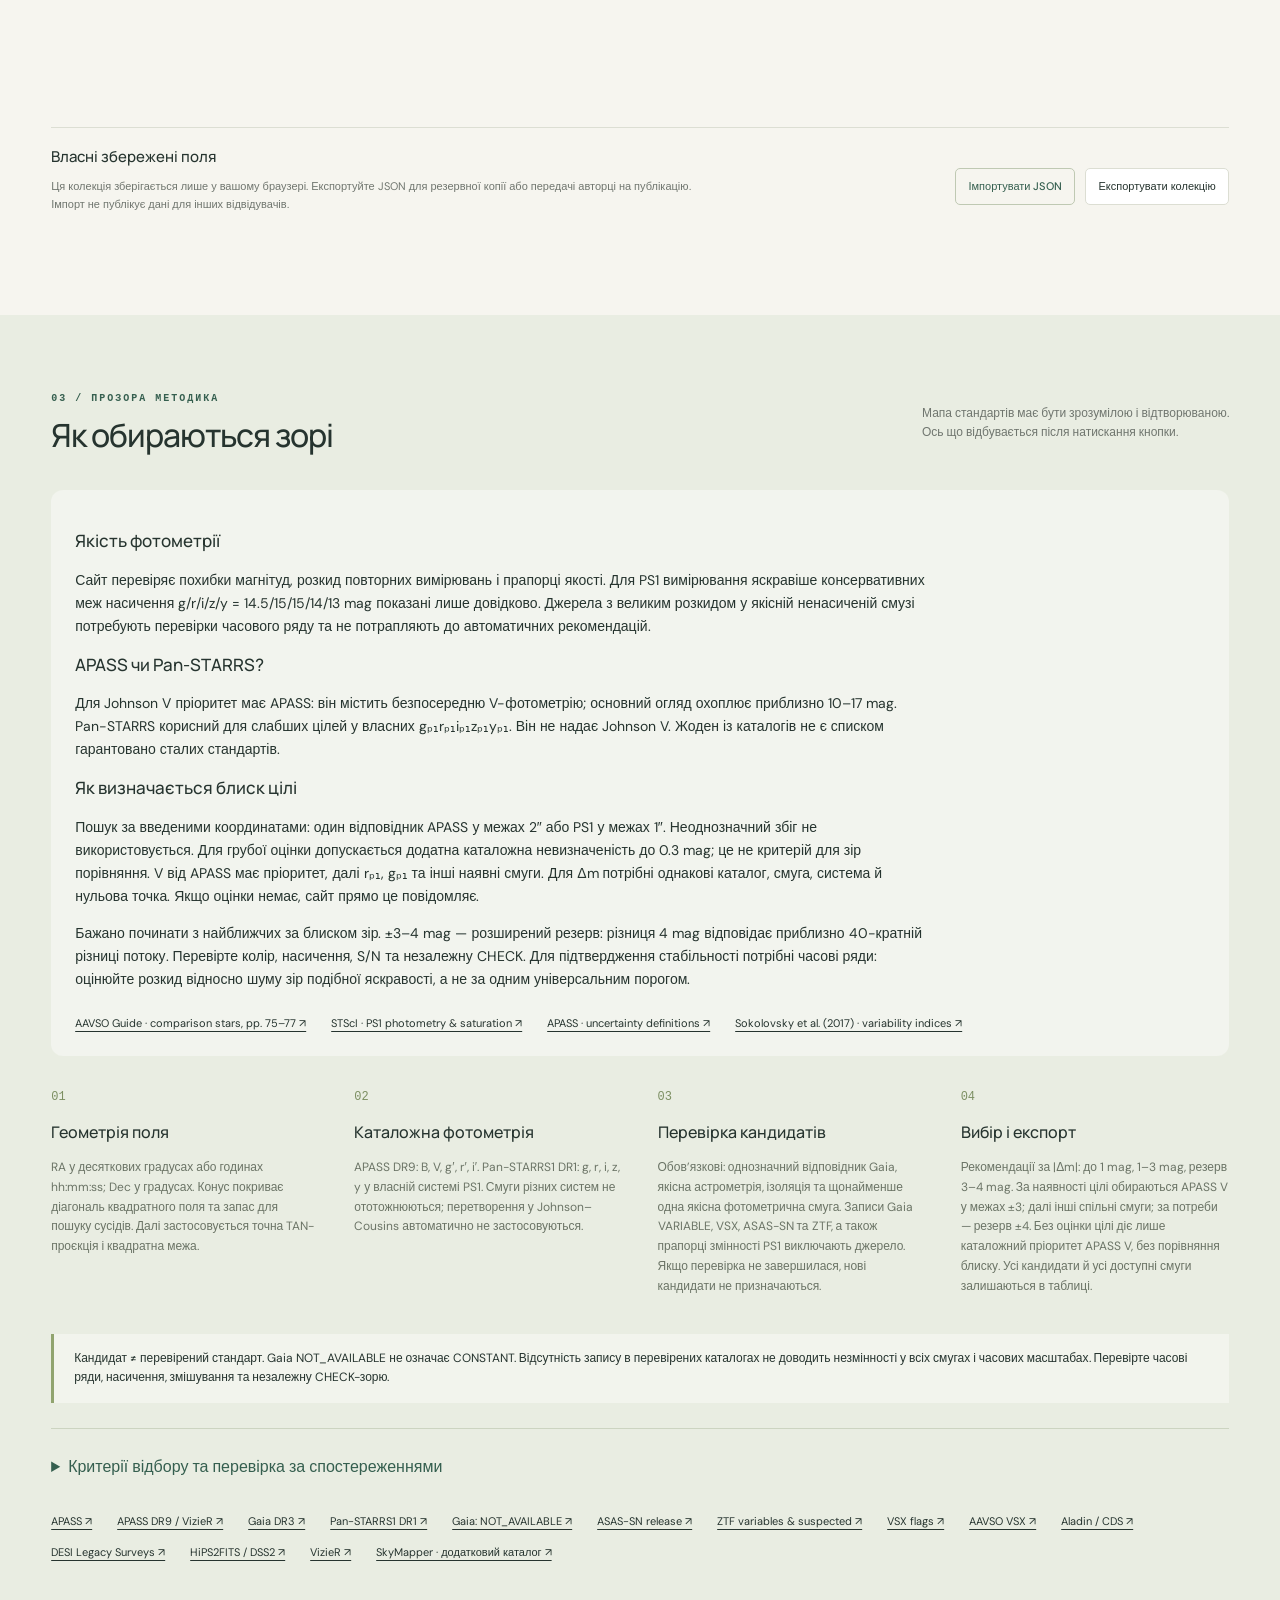
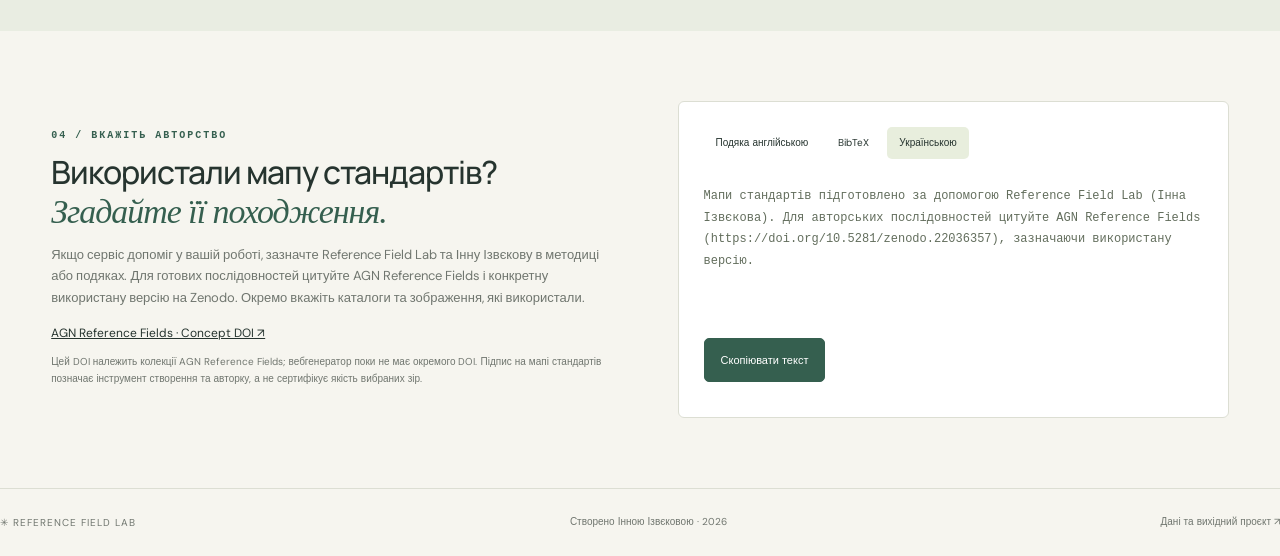
==== commit 81c440f7: "Refresh application cache after catalogue parser fix" ====
--- a/en/index.html
+++ b/en/index.html
@@ -6,4 +6,4 @@
 <section id="systems" class="systems"><div class="section-heading"><div><span data-uk="ФОТОМЕТРІЯ · ЩО ОЗНАЧАЮТЬ ЧИСЛА" data-en="PHOTOMETRY · WHAT THE NUMBERS MEAN" class="eyebrow">PHOTOMETRY · WHAT THE NUMBERS MEAN</span><h2 data-uk="Що таке Photometric catalogue?" data-en="What is a photometric catalogue?">What is a photometric catalogue?</h2></div></div><p data-uk="Фотометричний каталог — джерело виміряного блиску зір та похибок у визначених смугах. Обирати його не потрібно: сайт перевіряє APASS і Pan-STARRS1 автоматично й підписує джерело кожної магнітуди. Каталоги мають різне покриття, глибину, смуги та системи. Якщо вимірювання у певній смузі немає, решта даних зорі залишаються доступними." data-en="A photometric catalogue supplies measured stellar brightnesses and uncertainties in defined passbands. You do not need to choose one: the site checks APASS and Pan-STARRS1 automatically and labels every magnitude with its source. Catalogues differ in coverage, depth, passbands and systems. A missing measurement in one band does not hide the other measurements of that star.">A photometric catalogue supplies measured stellar brightnesses and uncertainties in defined passbands. You do not need to choose one: the site checks APASS and Pan-STARRS1 automatically and labels every magnitude with its source. Catalogues differ in coverage, depth, passbands and systems. A missing measurement in one band does not hide the other measurements of that star.</p><div class="table-scroll system-table"><table><thead><tr><th data-uk="Джерело" data-en="Source">Source</th><th data-uk="Смуги й нульова точка" data-en="Passbands and zero point">Passbands and zero point</th><th data-uk="Коли використовувати" data-en="When to use it">When to use it</th></tr></thead><tbody><tr><td><strong>APASS DR9</strong></td><td data-uk="Johnson B, V · Vega&lt;br&gt;Sloan g′, r′, i′ · AB" data-en="Johnson B, V · Vega&lt;br&gt;Sloan g′, r′, i′ · AB">Johnson B, V · Vega&lt;br&gt;Sloan g′, r′, i′ · AB</td><td data-uk="Основний діапазон огляду: приблизно 10 &amp;lt; V &amp;lt; 17. Власних R꜀ та I꜀ немає. Для цілі 18 mag віддавайте перевагу близьким за блиском кандидатам, якщо вони є." data-en="Main survey range: approximately 10 &amp;lt; V &amp;lt; 17. No native R꜀ or I꜀. For an 18 mag target, prefer similarly bright candidates where available.">Main survey range: approximately 10 &amp;lt; V &amp;lt; 17. No native R꜀ or I꜀. For an 18 mag target, prefer similarly bright candidates where available.</td></tr><tr><td><strong>Pan-STARRS1 DR1</strong></td><td data-uk="gₚ₁, rₚ₁, iₚ₁, zₚ₁, yₚ₁ · AB&lt;br&gt;Середня PSF-фотометрія" data-en="gₚ₁, rₚ₁, iₚ₁, zₚ₁, yₚ₁ · AB&lt;br&gt;Mean PSF photometry">gₚ₁, rₚ₁, iₚ₁, zₚ₁, yₚ₁ · AB&lt;br&gt;Mean PSF photometry</td><td data-uk="Глибше покриття переважно для Dec ≥ −30°. Якість окремих вимірювань позначено в таблиці. PS1 має власні криві пропускання; це не Sloan і не Johnson–Cousins." data-en="Deeper coverage, mainly at Dec ≥ −30°. Measurement quality is noted in the table. PS1 has its own passbands; it is neither Sloan nor Johnson–Cousins.">Deeper coverage, mainly at Dec ≥ −30°. Measurement quality is noted in the table. PS1 has its own passbands; it is neither Sloan nor Johnson–Cousins.</td></tr><tr><td><strong>Gaia DR3 + VSX</strong></td><td data-uk="Перевірка відповідників і змінності" data-en="Cross-match and variability screening">Cross-match and variability screening</td><td data-uk="Gaia G, BP, RP не підставляються замість B, V, R꜀, I꜀. У цьому інструменті Gaia й VSX перевіряють кандидатів, а не визначають фотометричну нульову точку." data-en="Gaia G, BP and RP are not substituted for B, V, R꜀ or I꜀. Here Gaia and VSX screen candidates; they do not set the photometric zero point.">Gaia G, BP and RP are not substituted for B, V, R꜀ or I꜀. Here Gaia and VSX screen candidates; they do not set the photometric zero point.</td></tr></tbody></table></div><div class="source-links"><a href="https://cdsarc.cds.unistra.fr/viz-bin/ReadMe/II/336?format=html">APASS DR9: bands &amp; errors ↗</a><a href="https://cdsarc.cds.unistra.fr/viz-bin/ReadMe/II/349?format=html">PS1 DR1: photometry &amp; flags ↗</a><a href="https://arxiv.org/abs/1203.0297">Tonry et al. 2012 · PS1 system ↗</a></div><details class="transform-guide" open><summary data-uk="Спостерігаєте у R або I? Перевірте систему фільтра" data-en="Observing in R or I? Check the filter system">Observing in R or I? Check the filter system</summary><p data-uk="Sloan r′ ≠ Cousins R꜀, Sloan i′ ≠ Cousins I꜀; так само rₚ₁ та iₚ₁ не є R꜀ та I꜀. Спочатку з’ясуйте точну систему вашого фільтра. Для Cousins бажані виміряні R꜀/I꜀ стандарти (наприклад, придатна послідовність AAVSO VSP або поля Landolt/Stetson)." data-en="Sloan r′ ≠ Cousins R꜀ and Sloan i′ ≠ Cousins I꜀; PS1 rₚ₁ and iₚ₁ are also different. Establish your filter’s exact system first. For Cousins, prefer measured R꜀/I꜀ standards, such as a suitable AAVSO VSP sequence or Landolt/Stetson fields.">Sloan r′ ≠ Cousins R꜀ and Sloan i′ ≠ Cousins I꜀; PS1 rₚ₁ and iₚ₁ are also different. Establish your filter’s exact system first. For Cousins, prefer measured R꜀/I꜀ standards, such as a suitable AAVSO VSP sequence or Landolt/Stetson fields.</p><p data-uk="Якщо потрібне перетворення між каталогами, воно має відповідати вихідній системі, кольорам і типу зір. Jordi et al. (2006) показують також залежність перетворень від металічності. Нульова точка AB → Vega сама по собі не змінює смугу пропускання." data-en="A catalogue transformation must match the input system, stellar colours and stellar type. Jordi et al. (2006) also show metallicity dependence. Changing an AB zero point to Vega alone does not change the passband.">A catalogue transformation must match the input system, stellar colours and stellar type. Jordi et al. (2006) also show metallicity dependence. Changing an AB zero point to Vega alone does not change the passband.</p><p data-uk="Приклади Lupton (2005) для SDSS → Cousins, не універсальні формули:" data-en="Lupton (2005) examples for SDSS → Cousins, not universal conversions:">Lupton (2005) examples for SDSS → Cousins, not universal conversions:</p><div class="equations">R꜀ = r − 0.2936(r − i) − 0.1439<br>I꜀ = r − 1.2444(r − i) − 0.3820</div><p data-uk="У Lupton наведений розкид 0.0072 і 0.0078 mag відповідно. Похибка результату має враховувати вхідні похибки, коваріацію, розкид і невизначеність перенесення між системами. Для PS1 не застосовуйте ці коефіцієнти безпосередньо. Для APASS Sloan також перевіряйте узгодження систем та області застосовності." data-en="Lupton reports scatters of 0.0072 and 0.0078 mag, respectively. Result uncertainties must account for input errors, covariance, fit scatter and system-transfer uncertainty. Do not apply these coefficients directly to PS1. For APASS Sloan, verify system consistency and applicability too.">Lupton reports scatters of 0.0072 and 0.0078 mag, respectively. Result uncertainties must account for input errors, covariance, fit scatter and system-transfer uncertainty. Do not apply these coefficients directly to PS1. For APASS Sloan, verify system consistency and applicability too.</p><p data-uk="Генератор показує власні смуги каталогу й не виконує автоматичного перетворення R꜀/I꜀. У готовому полі IC 1495 R꜀ позначено як попередню оцінку з APASS r′/i′. Калібрування ваших інструментальних магнітуд потребує окремих коефіцієнтів для телескопа, фільтра й камери." data-en="The generator displays native catalogue bands and does not automatically transform to R꜀/I꜀. In the curated IC 1495 field, R꜀ is labelled as a provisional estimate from APASS r′/i′. Calibrating your instrumental magnitudes needs separate coefficients for the telescope, filter and camera.">The generator displays native catalogue bands and does not automatically transform to R꜀/I꜀. In the curated IC 1495 field, R꜀ is labelled as a provisional estimate from APASS r′/i′. Calibrating your instrumental magnitudes needs separate coefficients for the telescope, filter and camera.</p><div class="source-links"><a href="https://www.sdss3.org/dr8/algorithms/sdssUBVRITransform.php">SDSS / Lupton (2005) ↗</a><a href="https://doi.org/10.1051/0004-6361:20066082">Jordi, Grebel &amp; Ammon (2006) ↗</a><a href="https://apps.aavso.org/vsp/">AAVSO VSP ↗</a></div></details></section>
 <section id="collection"><div class="section-heading"><div><span class="eyebrow">02 / CURATED BY INNA IZVIEKOVA</span><h2>My curated fields</h2></div><p>Curated sequences from AGN Reference Fields.<br>Original tables and notes are preserved.</p></div><div id="fieldCards" class="field-cards"></div><div class="local"><div><h3>Your saved fields</h3><p>This collection is stored only in your browser. Export JSON for a backup or send it to the author for publication. Importing does not publish data for other visitors.</p></div><div class="local-actions"><label class="file-button">Import JSON<input id="import" type="file" accept=".json,application/json" hidden></label><button id="exportCollection">Export collection</button></div><div id="localCards" class="field-cards"></div></div></section>
 <section id="method" class="method"><div class="section-heading"><div><span class="eyebrow">03 / TRANSPARENT BY DESIGN</span><h2>How stars are selected</h2></div><p>A finding chart should be understandable and reproducible.<br>Here is what happens when you build a finding chart.</p></div><div class="science-explanation"><h3 data-uk="Якість фотометрії" data-en="Photometric quality">Photometric quality</h3><p data-uk="Сайт перевіряє похибки магнітуд, розкид повторних вимірювань і прапорці якості. Для PS1 вимірювання яскравіше консервативних меж насичення g/r/i/z/y = 14.5/15/15/14/13 mag показані лише довідково. Джерела з великим розкидом у якісній ненасиченій смузі потребують перевірки часового ряду та не потрапляють до автоматичних рекомендацій." data-en="The site checks magnitude uncertainties, scatter across repeated measurements and quality flags. PS1 measurements brighter than the conservative saturation limits g/r/i/z/y = 14.5/15/15/14/13 mag are shown for reference only. Sources with large scatter in a usable unsaturated band require time-series review and are excluded from automatic recommendations.">The site checks magnitude uncertainties, scatter across repeated measurements and quality flags. PS1 measurements brighter than the conservative saturation limits g/r/i/z/y = 14.5/15/15/14/13 mag are shown for reference only. Sources with large scatter in a usable unsaturated band require time-series review and are excluded from automatic recommendations.</p><h3 data-uk="APASS чи Pan-STARRS?" data-en="APASS or Pan-STARRS?">APASS or Pan-STARRS?</h3><p data-uk="Для Johnson V пріоритет має APASS: він містить безпосередню V-фотометрію; основний огляд охоплює приблизно 10–17 mag. Pan-STARRS корисний для слабших цілей у власних gₚ₁rₚ₁iₚ₁zₚ₁yₚ₁. Він не надає Johnson V. Жоден із каталогів не є списком гарантовано сталих стандартів." data-en="APASS has priority for Johnson V because it measures V directly; its main survey covers roughly 10–17 mag. Pan-STARRS is useful for fainter targets in its native gₚ₁rₚ₁iₚ₁zₚ₁yₚ₁ bands. It does not supply Johnson V. Neither catalogue is a list of guaranteed constant standards.">APASS has priority for Johnson V because it measures V directly; its main survey covers roughly 10–17 mag. Pan-STARRS is useful for fainter targets in its native gₚ₁rₚ₁iₚ₁zₚ₁yₚ₁ bands. It does not supply Johnson V. Neither catalogue is a list of guaranteed constant standards.</p><h3 data-uk="Як визначається блиск цілі" data-en="How target brightness is estimated">How target brightness is estimated</h3><p data-uk="Пошук за введеними координатами: один відповідник APASS у межах 2″ або PS1 у межах 1″. Неоднозначний збіг не використовується. Для грубої оцінки допускається додатна каталожна невизначеність до 0.3 mag; це не критерій для зір порівняння. V від APASS має пріоритет, далі rₚ₁, gₚ₁ та інші наявні смуги. Для Δm потрібні однакові каталог, смуга, система й нульова точка. Якщо оцінки немає, сайт прямо це повідомляє." data-en="Match the supplied coordinates to one APASS counterpart within 2″ or one PS1 counterpart within 1″; ambiguous associations are not used. A positive catalogue uncertainty up to 0.3 mag is allowed for a rough target estimate, not for comparison stars. APASS V is preferred, followed by rₚ₁, gₚ₁ and other available bands. Δm requires matching catalogue, band, system and zero point. Missing estimates are reported explicitly.">Match the supplied coordinates to one APASS counterpart within 2″ or one PS1 counterpart within 1″; ambiguous associations are not used. A positive catalogue uncertainty up to 0.3 mag is allowed for a rough target estimate, not for comparison stars. APASS V is preferred, followed by rₚ₁, gₚ₁ and other available bands. Δm requires matching catalogue, band, system and zero point. Missing estimates are reported explicitly.</p><p data-uk="Бажано починати з найближчих за блиском зір. ±3–4 mag — розширений резерв: різниця 4 mag відповідає приблизно 40-кратній різниці потоку. Перевірте колір, насичення, S/N та незалежну CHECK. Для підтвердження стабільності потрібні часові ряди: оцінюйте розкид відносно шуму зір подібної яскравості, а не за одним універсальним порогом." data-en="Start with the closest brightness matches. ±3–4 mag is a broad reserve: 4 mag corresponds to about a factor of 40 in flux. Check colour, saturation, S/N and an independent CHECK. Validating stability requires time series: assess scatter against the noise of stars of similar brightness, with a magnitude-dependent noise model.">Start with the closest brightness matches. ±3–4 mag is a broad reserve: 4 mag corresponds to about a factor of 40 in flux. Check colour, saturation, S/N and an independent CHECK. Validating stability requires time series: assess scatter against the noise of stars of similar brightness, with a magnitude-dependent noise model.</p><div class="source-links"><a href="https://aavso.org/wp-content/uploads/2026/07/CCD-CMOS-English.pdf">AAVSO Guide · comparison stars, pp. 75–77 ↗</a><a href="https://outerspace.stsci.edu/spaces/PANSTARRS/pages/298812205/PS1+FAQ+-+Frequently+asked+questions">STScI · PS1 photometry &amp; saturation ↗</a><a href="https://cdsarc.cds.unistra.fr/viz-bin/ReadMe/II/336?format=html">APASS · uncertainty definitions ↗</a><a href="https://academic.oup.com/mnras/article/464/1/274/2194634">Sokolovsky et al. (2017) · variability indices ↗</a></div></div><div class="method-grid"><article><b>01</b><h3>Field geometry</h3><p>RA accepts decimal degrees or hh:mm:ss; Dec is in degrees. A cone covers the square field diagonal plus a margin for neighbour searches. An exact TAN projection and square boundary are then applied.</p></article><article><b>02</b><h3>Catalogue photometry</h3><p>APASS DR9 provides B, V, g′, r′ and i′. Pan-STARRS1 DR1 provides g, r, i, z and y in the native PS1 system. Bands from different systems remain distinct; Johnson–Cousins transformations are not applied automatically.</p></article><article><b>03</b><h3>Candidate screening</h3><p data-uk="Обов’язкові: однозначний відповідник Gaia, якісна астрометрія, ізоляція та щонайменше одна якісна фотометрична смуга. Записи Gaia VARIABLE, VSX, ASAS-SN та ZTF, а також прапорці змінності PS1 виключають джерело. Якщо перевірка не завершилася, нові кандидати не призначаються." data-en="Required: an unambiguous Gaia counterpart, astrometric quality, isolation and at least one eligible photometric band. Gaia VARIABLE, VSX, ASAS-SN and ZTF associations, and PS1 variability flags exclude the source. Incomplete checks never produce new candidates.">Required: an unambiguous Gaia counterpart, astrometric quality, isolation and at least one eligible photometric band. Gaia VARIABLE, VSX, ASAS-SN and ZTF associations, and PS1 variability flags exclude the source. Incomplete checks never produce new candidates.</p></article><article><b>04</b><h3>Selection and export</h3><p data-uk="Рекомендації за |Δm|: до 1 mag, 1–3 mag, резерв 3–4 mag. За наявності цілі обираються APASS V у межах ±3; далі інші спільні смуги; за потреби — резерв ±4. Без оцінки цілі діє лише каталожний пріоритет APASS V, без порівняння блиску. Усі кандидати й усі доступні смуги залишаються в таблиці." data-en="Brightness tiers: |Δm| ≤ 1, 1–3, and a 3–4 mag reserve. With a target estimate, initial markers use APASS V within ±3, then other common bands, then the ±4 reserve if needed. Without an estimate, only APASS V catalogue priority applies. All candidates and all available bands remain in the table.">Brightness tiers: |Δm| ≤ 1, 1–3, and a 3–4 mag reserve. With a target estimate, initial markers use APASS V within ±3, then other common bands, then the ±4 reserve if needed. Without an estimate, only APASS V catalogue priority applies. All candidates and all available bands remain in the table.</p></article></div><div class="science-note" data-uk="Кандидат ≠ перевірений стандарт. Gaia NOT_AVAILABLE не означає CONSTANT. Відсутність запису в перевірених каталогах не доводить незмінності у всіх смугах і часових масштабах. Перевірте часові ряди, насичення, змішування та незалежну CHECK-зорю." data-en="A candidate is not a validated standard. Gaia NOT_AVAILABLE does not mean CONSTANT. No association in the queried catalogues does not establish constancy in every band or on every timescale. Validate time series, saturation, blending and an independent CHECK star.">A candidate is not a validated standard. Gaia NOT_AVAILABLE does not mean CONSTANT. No association in the queried catalogues does not establish constancy in every band or on every timescale. Validate time series, saturation, blending and an independent CHECK star.</div><details class="method-review"><summary data-uk="Критерії відбору та перевірка за спостереженнями" data-en="Selection criteria and observational validation">Selection criteria and observational validation</summary><p data-uk="Автоматичний відбір поєднує перевірки астрометрії, ізоляції, фотометрії та каталожних ознак змінності. Нижче наведено пороги відбору та перевірки, які слід виконати за власними спостереженнями." data-en="Automatic screening combines astrometric, isolation, photometric and catalogue variability checks. The criteria below describe the selection thresholds and the checks to perform using your observations.">Automatic screening combines astrometric, isolation, photometric and catalogue variability checks. The criteria below describe the selection thresholds and the checks to perform using your observations.</p><p data-uk="Фотометрія: хоча б одна смуга проходить поріг 0 &lt; невизначеність ≤ 0.05 mag. Для APASS це розкид спостережень за прапорця 0, не похибка середнього; потрібні ≥ 2 ночей. Для PS1 потрібні ≥ 3 вимірювань, прийнятні прапорці й доступний розкид ≤ 0.05 mag. Великий розкид у якісній ненасиченій смузі PS1 відправляє весь об’єкт на перевірку часового ряду. Це консервативний поріг інструмента, не доказ змінності чи сталості." data-en="At least one band must pass 0 &lt; uncertainty ≤ 0.05 mag. For APASS with flag 0 this is the scatter of observations, not the error of the mean; ≥ 2 observed nights are required. PS1 requires ≥ 3 measurements, acceptable flags and an available scatter ≤ 0.05 mag. Large scatter in a usable unsaturated PS1 band holds the entire object for time-series review. This is a conservative tool threshold, not evidence of variability or constancy.">At least one band must pass 0 &lt; uncertainty ≤ 0.05 mag. For APASS with flag 0 this is the scatter of observations, not the error of the mean; ≥ 2 observed nights are required. PS1 requires ≥ 3 measurements, acceptable flags and an available scatter ≤ 0.05 mag. Large scatter in a usable unsaturated PS1 band holds the entire object for time-series review. This is a conservative tool threshold, not evidence of variability or constancy.</p><p data-uk="Змінність: Gaia DR3, VSX (включає відомі та підозрювані змінні), ASAS-SN II/366/catv2021 і підтверджені та підозрювані ZTF Chen et al. (2020). Радіус зіставлення списків змінності — 3″. Усі асоціації VSX відхиляються консервативно; V=2 означає окрему ручну перевірку, а не підтверджену змінність. Це конкретні випуски з обмеженим покриттям, не всі наявні каталоги. Дата запиту, таблиці й результати зберігаються в JSON." data-en="Variability: Gaia DR3, VSX (known and suspected variables), ASAS-SN II/366/catv2021, and confirmed and suspected ZTF sources from Chen et al. (2020). Variable-list matching radius: 3″. All VSX associations are conservatively excluded; V=2 requires manual review and does not assert confirmed variability. These are specific releases with limited coverage, not every existing catalogue. Query dates, tables and results are retained in JSON.">Variability: Gaia DR3, VSX (known and suspected variables), ASAS-SN II/366/catv2021, and confirmed and suspected ZTF sources from Chen et al. (2020). Variable-list matching radius: 3″. All VSX associations are conservatively excluded; V=2 requires manual review and does not assert confirmed variability. These are specific releases with limited coverage, not every existing catalogue. Query dates, tables and results are retained in JSON.</p><ul><li data-uk="Автоматично: однозначне зіставлення Gaia в межах 1″; RUWE &lt; 1.4; π/σπ ≥ 3 або значущість власного руху ≥ 3; Dup = 0; IPD multiple peaks ≤ 2%; Gaia-сусіди не ближче 10″; ціль виключена в межах 10″. Власний рух &gt; 50 mas/yr потребує ручного епохового зіставлення і не допускається в автоматичний результат. Це консервативні робочі пороги, а не доказ сталості." data-en="Automatic: unique Gaia association within 1″; RUWE &lt; 1.4; parallax S/N ≥ 3 or proper-motion significance ≥ 3; Dup = 0; IPD multiple peaks ≤ 2%; no Gaia neighbour within 10″; target exclusion within 10″. Proper motion &gt; 50 mas/yr requires manual epoch matching and is excluded automatically. These are conservative working thresholds, not evidence of constancy.">Automatic: unique Gaia association within 1″; RUWE &lt; 1.4; parallax S/N ≥ 3 or proper-motion significance ≥ 3; Dup = 0; IPD multiple peaks ≤ 2%; no Gaia neighbour within 10″; target exclusion within 10″. Proper motion &gt; 50 mas/yr requires manual epoch matching and is excluded automatically. These are conservative working thresholds, not evidence of constancy.</li><li data-uk="За кадрами: насичення й лінійність, S/N, сусіди в апертурі та кільці фону, залежність від seeing і положення на детекторі; сталість CHECK та leave-one-out перевірки зір REF. CHECK не включайте в ансамбль REF." data-en="From images: saturation and linearity, S/N, neighbours in the aperture and sky annulus, seeing and detector-position effects; CHECK stability and leave-one-out tests of REF stars. Keep CHECK outside the REF ensemble.">From images: saturation and linearity, S/N, neighbours in the aperture and sky annulus, seeing and detector-position effects; CHECK stability and leave-one-out tests of REF stars. Keep CHECK outside the REF ensemble.</li><li data-uk="Межі методу: власні рухи між епохами не переносяться; радіус зіставлення треба перевіряти. RUWE характеризує астрометричний розв’язок, а не сталість блиску. Відсутність у VSX або прапорця Gaia VARIABLE не доводить незмінності." data-en="Limits: proper motions are not propagated between epochs; verify cross-match radii. RUWE describes the astrometric solution, not brightness stability. Absence from VSX or a Gaia VARIABLE flag does not establish non-variability.">Limits: proper motions are not propagated between epochs; verify cross-match radii. RUWE describes the astrometric solution, not brightness stability. Absence from VSX or a Gaia VARIABLE flag does not establish non-variability.</li><li data-uk="Для AGN: зорі калібрують потік, але не усувають змінну домішку галактики через seeing. Використовуйте узгоджені апертури, контроль PSF/фону та окремо перевіряйте вплив галактики-господаря." data-en="For AGN: comparison stars calibrate flux but do not remove seeing-dependent host-galaxy contamination. Use consistent apertures, control the PSF/background and assess the host contribution separately.">For AGN: comparison stars calibrate flux but do not remove seeing-dependent host-galaxy contamination. Use consistent apertures, control the PSF/background and assess the host contribution separately.</li></ul><p data-uk="Для CHECK особливо важлива близькість до блиску цілі; REF може бути дещо яскравішою за умови лінійності й достатнього S/N. Порівняння розсіяння кривих різної яскравості потребує моделі фотометричного шуму — однакове розсіяння не можна припускати." data-en="CHECK should closely match the target brightness; REF may be somewhat brighter if it remains linear and has adequate S/N. Comparing light-curve scatter at different brightnesses requires a photometric-noise model; equal noise cannot simply be assumed.">CHECK should closely match the target brightness; REF may be somewhat brighter if it remains linear and has adequate S/N. Comparing light-curve scatter at different brightnesses requires a photometric-noise model; equal noise cannot simply be assumed.</p><div class="source-links"><a href="https://academic.oup.com/mnras/article/498/2/3013/5896463">AGN microvariability: simulated-image tests (2020) ↗</a><a href="https://arxiv.org/abs/0709.2533">Nilsson et al. (2007): host &amp; seeing ↗</a><a href="https://aavso.org/wp-content/uploads/2026/07/CCD-CMOS-English.pdf">AAVSO Guide · §§5.5, 6, 7 ↗</a><a href="https://cdsarc.cds.unistra.fr/viz-bin/ReadMe/I/355?format=html">Gaia DR3: flags &amp; epochs ↗</a></div></details><div class="source-links"><a href="https://www.aavso.org/apass">APASS ↗</a><a href="https://cdsarc.cds.unistra.fr/viz-bin/cat/II/336">APASS DR9 / VizieR ↗</a><a href="https://cdsarc.cds.unistra.fr/viz-bin/cat/I/355">Gaia DR3 ↗</a><a href="https://cdsarc.cds.unistra.fr/viz-bin/cat/II/349">Pan-STARRS1 DR1 ↗</a><a href="https://gea.esac.esa.int/archive/documentation/GDR3/Data_analysis/chap_cu7var/sec_cu7var_intro/ssec_cu7var_dataproducts.html">Gaia: NOT_AVAILABLE ↗</a><a href="https://cdsarc.cds.unistra.fr/viz-bin/ReadMe/II/366?format=html&amp;tex=true">ASAS-SN release ↗</a><a href="https://cdsarc.cds.unistra.fr/viz-bin/ReadMe/J/ApJS/249/18?format=html&amp;tex=true">ZTF variables &amp; suspected ↗</a><a href="https://cdsarc.cds.unistra.fr/viz-bin/ReadMe/B/vsx?format=html&amp;tex=true">VSX flags ↗</a><a href="https://www.aavso.org/vsx/">AAVSO VSX ↗</a><a href="https://aladin.cds.unistra.fr/">Aladin / CDS ↗</a><a href="https://www.legacysurvey.org/dr10/description/">DESI Legacy Surveys ↗</a><a href="https://alasky.cds.unistra.fr/hips-image-services/hips2fits">HiPS2FITS / DSS2 ↗</a><a href="https://vizier.cds.unistra.fr/">VizieR ↗</a><a href="https://skymapper.anu.edu.au/">SkyMapper · additional catalogue ↗</a></div></section>
-<section id="citation" class="citation"><div><span class="eyebrow">04 / GIVE CREDIT</span><h2>Used a finding chart?<br><em>Credit its origins.</em></h2><p>If this tool helped your work, credit Reference Field Lab and Inna Izviekova in your methods or acknowledgements. For curated sequences, cite AGN Reference Fields and the exact Zenodo version used. Acknowledge the catalogues and images separately.</p><a href="https://doi.org/10.5281/zenodo.22036357">AGN Reference Fields · Concept DOI ↗</a><p class="small">This DOI identifies the AGN Reference Fields collection; the web generator does not yet have a separate DOI. The finding chart credit identifies the tool and its author; it does not certify the quality of selected stars.</p></div><div class="citation-box"><div class="citation-tabs"><button class="active" data-cite="ack">Acknowledgement</button><button data-cite="bib">BibTeX</button><button data-cite="ua">Ukrainian</button></div><pre id="citationText"></pre><button class="primary" id="copyCitation">Copy text</button><p class="small" id="copyStatus" role="status"></p></div></section></main><footer><a class="brand" href="#">✳ REFERENCE FIELD LAB</a><span>Created by Inna Izviekova · 2026</span><a href="https://github.com/izviekova-blip/agn-reference-fields">Data and original project ↗</a></footer><script src="../i18n.js?v=20261028-status"></script><script src="../science.js"></script><script src="../recommendations.js"></script><script src="../viewport.js"></script><script src="../catalogue-client.js?v=20261028"></script><script src="../sky-background.js?v=20261029"></script><script src="../app.js?v=20261029"></script></body></html>+<section id="citation" class="citation"><div><span class="eyebrow">04 / GIVE CREDIT</span><h2>Used a finding chart?<br><em>Credit its origins.</em></h2><p>If this tool helped your work, credit Reference Field Lab and Inna Izviekova in your methods or acknowledgements. For curated sequences, cite AGN Reference Fields and the exact Zenodo version used. Acknowledge the catalogues and images separately.</p><a href="https://doi.org/10.5281/zenodo.22036357">AGN Reference Fields · Concept DOI ↗</a><p class="small">This DOI identifies the AGN Reference Fields collection; the web generator does not yet have a separate DOI. The finding chart credit identifies the tool and its author; it does not certify the quality of selected stars.</p></div><div class="citation-box"><div class="citation-tabs"><button class="active" data-cite="ack">Acknowledgement</button><button data-cite="bib">BibTeX</button><button data-cite="ua">Ukrainian</button></div><pre id="citationText"></pre><button class="primary" id="copyCitation">Copy text</button><p class="small" id="copyStatus" role="status"></p></div></section></main><footer><a class="brand" href="#">✳ REFERENCE FIELD LAB</a><span>Created by Inna Izviekova · 2026</span><a href="https://github.com/izviekova-blip/agn-reference-fields">Data and original project ↗</a></footer><script src="../i18n.js?v=20261028-status"></script><script src="../science.js"></script><script src="../recommendations.js"></script><script src="../viewport.js"></script><script src="../catalogue-client.js?v=20261028"></script><script src="../sky-background.js?v=20261029"></script><script src="../app.js?v=20261103"></script></body></html>
